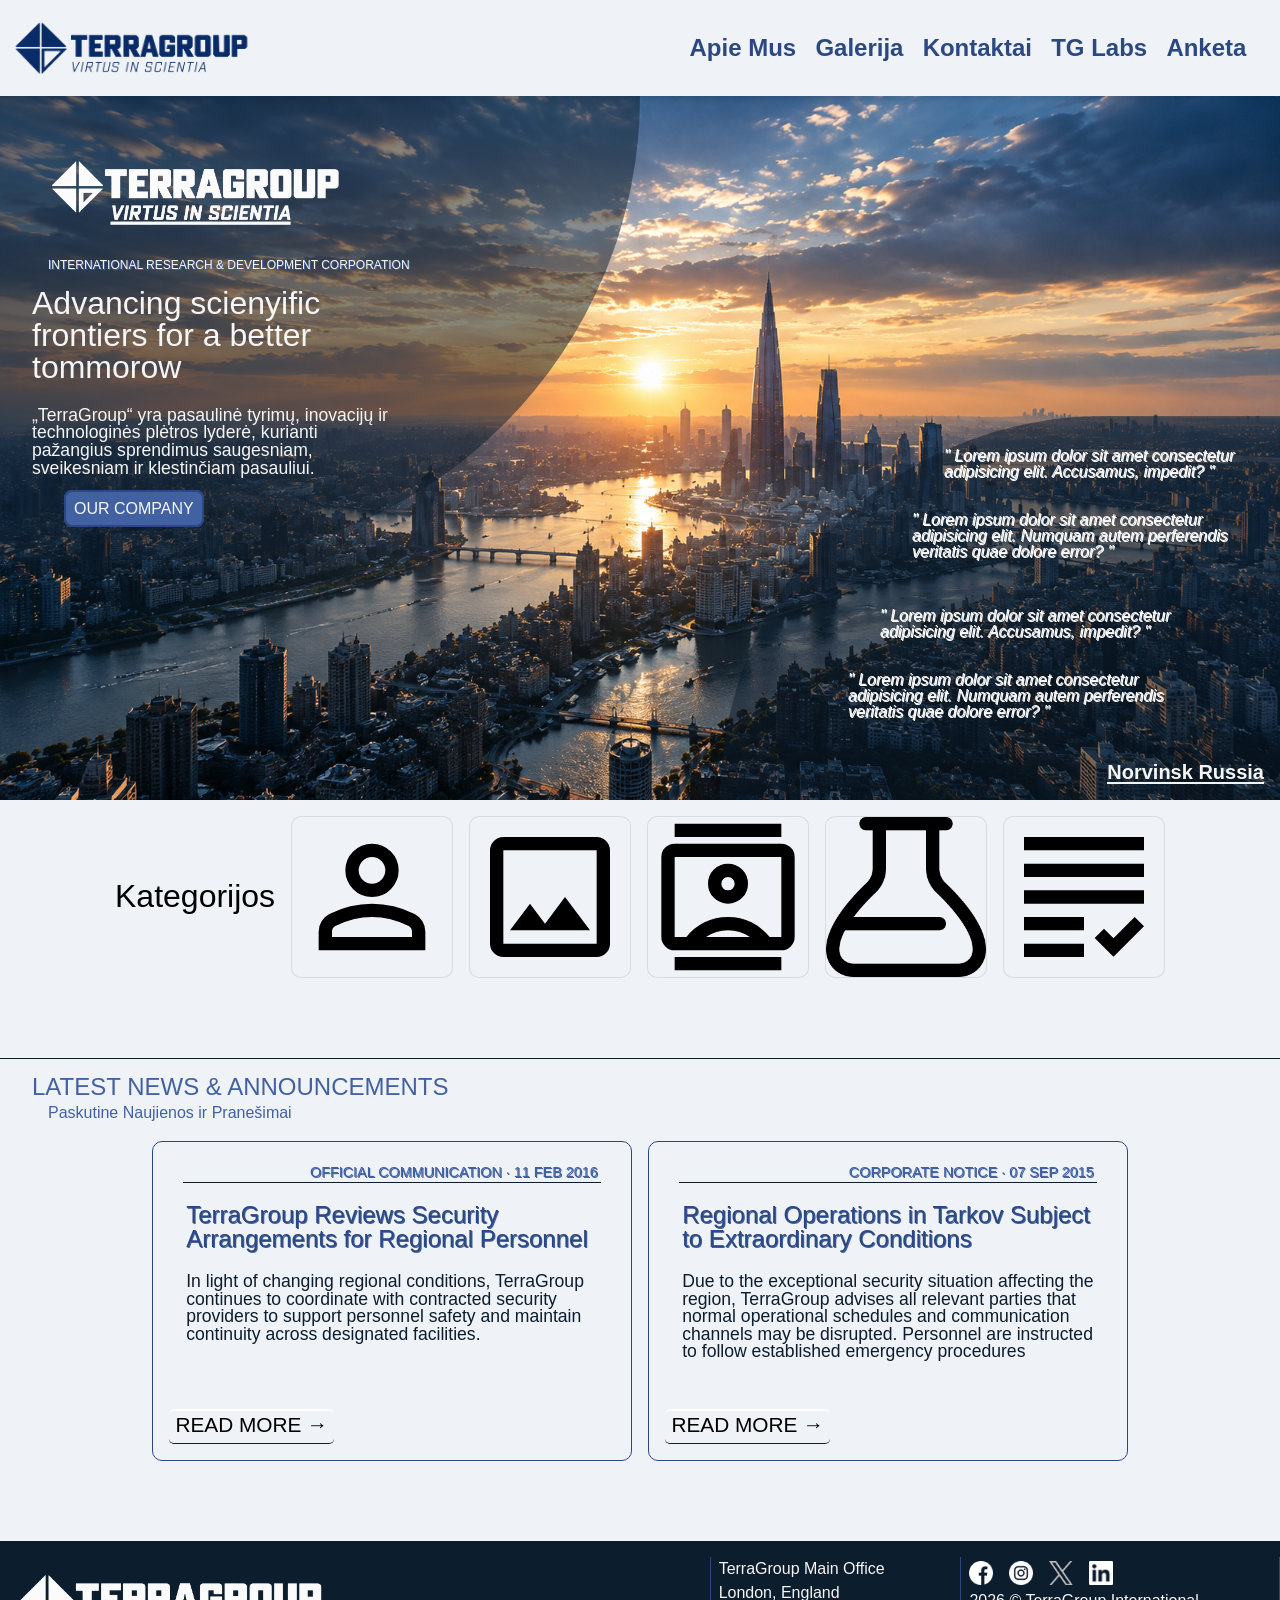
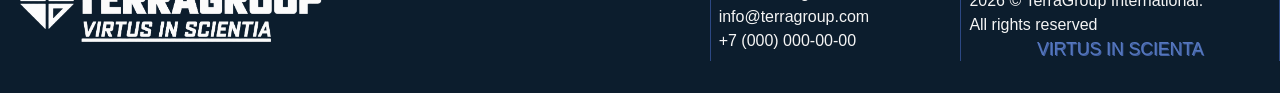
==== Nr 1/index.html @ 6da0b6bc "2026-10-15" ====
<!DOCTYPE HTML>
<html lang="lt">
<head>
    <title>TerraGroup</title>
    <meta charset="UTF-8">
    <meta name="viewport" content="width=device-width, initial-scale=1.0">
    <link rel="stylesheet" type="text/css" href="css/resetstyle.css">
    <link rel="stylesheet" type="text/css" href="css/root.css">
    <link rel="stylesheet" type="text/css" href="css/main_mystyle.css">  
    <link rel="stylesheet" type="text/css" href="css/index_style.css"> 
    <link rel="icon" type="image/png" href="images/Terra_Group.png">
</head>
<body>
    <header class="header-podstawowy">
     <div class="pod-logo">
        <a href="index.html"><div id="img"></div></a> <!-- Logotyp -->
      <div class="nav">       
     <input type="checkbox" id="menu-toggle">
     <label for="menu-toggle" class="menu-icon">
        ☰
     </label>
      <nav class="pod-nav">                                           <!-- Navigacja -->
         <ul>
            <li><a href="Apie/Apie.html">Apie Mus</a></li>
            <li><a href="Galerija/Galerija.html">Galerija</a></li>
            <li><a href="Kontaktai/Kontaktai.html">Kontaktai</a></li>
            <li><a href="Labs/Labs.html">TG Labs</a></li>
            <li><a href="Anketa/Anketa.html">Anketa</a></li>
         </ul>
      </nav>
     </div>     
    </div>     
<div class="pod-Search-SM">                                            <!-- Search -->
<form id="search-form" action="https://www.google.com/search" method="get" target="_blank">
  <input type="search" name="q" placeholder="Ieškoti šioje svetainėje..." required >

  <input type="hidden" name="sitesearch" value="example.com" >

  <button type="submit"><img src="images/search_icon.png" alt="Search"></button>
</form>                                                                 <!-- Social Media -->
     <div class="pod-SM">                                               
          <a href="https://www.facebook.com" target="_blank"><div id="fb"></div></a>
           <a href="https://www.instagram.com" target="_blank"><div id="in"></div></a>
            <a href="https://www.x.com" target="_blank"><div id="x"></div></a>
             <a href="https://www.linkedin.com/" target="_blank"><div id="lin"></div></a>
        </div></div>
    </header>
 <!-- Navigacija -->
 <!--
<div class="disclaimer">This is fan-made website about EFT, all rights resereved by Battle State Game Studio
    <label for="menu-toggle-dis" class="menu-icon-dis">X</label>
    <input type="checkbox" id="menu-toggle-dis"></div>-->

<main><div id="bg"></div>
    <content>
        <div id="logo"><img src="images/Terra_Group_logo_white.png" alt="">
        <p>INTERNATIONAL RESEARCH & DEVELOPMENT CORPORATION</p>
        </div>
        <article>
            <h1>Advancing scienyific frontiers for a better tommorow </h1>
        <p>„TerraGroup“ yra pasaulinė tyrimų, inovacijų ir technologinės plėtros lyderė, kurianti pažangius sprendimus saugesniam, sveikesniam ir klestinčiam pasauliui.
        </p>
        <a href="Apie/Apie.html" id="about"> OUR COMPANY</a>
     </article>
     
   </content>
   <div id="bg-q"></div>
   <blockquote>
    Lorem ipsum dolor sit amet consectetur adipisicing elit. Accusamus, impedit?
   </blockquote>
   <blockquote>
    Lorem ipsum dolor sit amet consectetur adipisicing elit. Numquam autem perferendis veritatis quae dolore error?
   </blockquote>
   <blockquote>
    Lorem ipsum dolor sit amet consectetur adipisicing elit. Accusamus, impedit?
   </blockquote>
   <blockquote>
    Lorem ipsum dolor sit amet consectetur adipisicing elit. Numquam autem perferendis veritatis quae dolore error?
   </blockquote>
   <p id="place">Norvinsk Russia</p>
</main>
                                        <!-- Section-NAV -->
   <section class="category">
    <p>Kategorijos</p>
    <a class="category-box" href="Apie/Apie.html"><div class="box-hover"><p>Apie Mus</p></div></a>
    <a class="category-box" href="Galerija/Galerija.html"><div class="box-hover"><p>Galerija</p></div></a>
    <a class="category-box" href="Kontaktai/Kontaktai.html"><div class="box-hover"><p>Kontaktai</p></div></a>
    <a class="category-box" href="Labs/Labs.html"><div class="box-hover"><p>TG Labs</p></div></a>
    <a class="category-box" href="Anketa/Anketa.html"><div class="box-hover"><p>Anketa</p></div></a>
   </section>

                                        <!-- News -->
   <div class="news">
    <h2>LATEST NEWS & ANNOUNCEMENTS</h2>
        <h3>Paskutine Naujienos ir Pranešimai</h3>
   <div class="news-scroller">
    <div class="news-box"><p>OFFICIAL COMMUNICATION · 11 FEB 2016</p>

    <p>TerraGroup Reviews Security Arrangements for Regional Personnel</p>

    <p>In light of changing regional conditions, TerraGroup continues to coordinate with contracted security providers to support personnel safety and maintain continuity across designated facilities.<p>
    <a href="#">Read More</a>
</div>
<div class="news-box"><p>CORPORATE NOTICE · 07 SEP 2015</p>
    <p>Regional Operations in Tarkov Subject to Extraordinary Conditions</p>
    
    <p>Due to the exceptional security situation affecting the region, TerraGroup advises all relevant parties that normal 
    operational schedules and communication channels may be disrupted. Personnel are instructed to follow established emergency procedures</p>
    <a href="#">Read More</a>
</div>
  
<div class="news-box"><p>REGIONAL EXPANSION · 15 AUGUST 2009</p>
    <p>TerraGroup Announces Strategic Investment in the Norvinsk Region</p>

    <p>TerraGroup International today announced a long-term investment and cooperation agreement with regional representatives in Norvinsk, marking a significant expansion of the company's activities in northwestern Russia.</p>
    <a href="#">Read More</a>
</div>
    
<div class="news-box"><p>CORPORATE NEWS · 14 SEPTEMBER 2008</p>
    <p>TerraGroup Expands Agricultural Biotechnology Research</p>

    <p>TerraGroup Labs PLC announces expanded research initiatives focused on crop resilience, sustainable agriculture, and next-generation farming technologies.</p>
    <a href="#">Read More</a>
</div>

<div class="news-box"><p>OPERATIONS · 30 MAY 2008</p>
    <p>USEC Supports Updated Facility Security Standards</p>

    <p>Under its existing service agreement, USEC will assist with access management, emergency readiness, and the protection of designated TerraGroup facilities and personnel.</p>
    <a href="#">Read More</a>
</div>

<div class="news-box"><p>SECURITY & PARTNERSHIPS · 01 APRIL 2004</p>
    <p>TerraGroup sign contrac with USEC PMC</p>

    <p>Today, TerraGroup signs a contract with USEC. From that moment on, USEC operates as the corporation's private army, responsible for protecting its secrets and facilities.</p>
    <a href="#">Read More</a>
</div>

</div></div>


    <footer>
        
        <div class="footer-box"></div>

        <div class="footer-box">
         <ul class="pod-nav-footer">
            <li><a title="Jus eseta cia" href="index.html">Pagrindinis</a></li>
            <li><a href="Apie/Apie.html">Apie Mus</a></li>
            <li><a href="Galerija/Galerija.html">Galerija</a></li>
            <li><a href="Kontaktai/Kontaktai.html">Kontaktai</a></li>
            <li><a href="Tyrimai/Tyrimai.html">Tyrimai</a></li>
            <li><a href="Anketa/Anketa.html">Anketa</a></li>
         </ul>
        </div>
        
        
        <div class="footer-box"> 
            <p> TerraGroup Main Office<br>
                London, England</p>  
            <p> info@terragroup.com</p>
            <p>+7 (000) 000-00-00</p>
        </div>
    

        <div class="footer-box">
            <div class="pod-SM-footer">                                               
          <a href="https://www.facebook.com" target="_blank"><div id="fb-f"></div></a>
           <a href="https://www.instagram.com" target="_blank"><div id="in-f"></div></a>
            <a href="https://www.x.com" target="_blank"><div id="x-f"></div></a>
             <a href="https://www.linkedin.com/" target="_blank"><div id="lin-f"></div></a>
             </div>
            <p>2026 &copy; TerraGroup International.<br>
            All rights reserved<br></p>
            <q id="quete">Virtus in scienta</q>
        </div>


    </footer>


</body>
</html>
---- Nr 1/css/resetstyle.css ----
html, body, div, span, applet, object, iframe,
h1, h2, h3, h4, h5, h6, p, blockquote, pre,
a, abbr, acronym, address, big, cite, code,
del, dfn, em, img, ins, kbd, q, s, samp,
small, strike, strong, sub, sup, tt, var,
b, u, i, center,
dl, dt, dd, ol, ul, li,
fieldset, form, label, legend,
table, caption, tbody, tfoot, thead, tr, th, td,
article, aside, canvas, details, embed, 
figure, figcaption, footer, header, hgroup, 
menu, nav, output, ruby, section, summary,
time, mark, audio, video {
	margin: 0;
	padding: 0;
	border: 0;
	font-size: 100%;
	font: inherit;
	vertical-align: baseline;
}
/* HTML5 display-role reset for older browsers */
article, aside, details, figcaption, figure, 
footer, header, hgroup, menu, nav, section {
	display: block;
}
body {
	line-height: 1;
}
nav ol, nav ul {
	list-style: none;
}
ol, ul {
	list-style: none;
}
blockquote, q {
	quotes: none;
}
blockquote:before, blockquote:after,
q:before, q:after {
	content: '';
	content: none;
}
table {
	border-collapse: collapse;
	border-spacing: 0;
}
---- Nr 1/css/root.css ----
:root {/*Góra*/
--nav-bar-color: #EFF2F7;
--nav-menu-color: whitesmoke;
--text-nav-bar: #2C4883;
--nav-bar-hover:  rgb(133, 169, 223);
--text-active: rgb(133, 169, 223);
--color-active: rgb(228, 228, 228);

--body-color: #EFF2F7;
--news-color: #EFF2F7;
--news-border: white;
--aside-color: aliceblue;
--text-bright-color: black;
--text-dark-color: whitesmoke;
--text-dark-hover: #2C4883;

/*Dól*/
--footer-color: #0C1D2D;
--footer-text: whitesmoke;
--footer-text-hover: rgb(133, 169, 223);
--footer-border: #2C4883;

--color-b: #2C4883;
--color-0: #EFF2F7;
--color-1: #0C1D2D;
--color-2: #2C4883;
--color-3: #4261a3;
--color-4: whitesmoke;
--color-5: #2C4883;
--border: white;
--text-color: black;

--background: url(../images/Background.png);
--tg-logo: url(../images/Terra_Group_logo.png);
--fb-icon: url(../images/SM/facebook.png);
--in-icon: url(../images/SM/instagram.png);
--x-icon: url(../images/SM/logo-black.png);
--lin-icon: url(../images/SM/linkedin.png);

--background: url(../images/Background.png);
--about: url(../images/categories/person_24dp_000000_FILL0_wght400_GRAD0_opsz24.svg);
--gallery: url(../images/categories/image_24dp_000000_FILL0_wght400_GRAD0_opsz24.svg);
--contacts: url(../images/categories/contacts_24dp_000000_FILL0_wght400_GRAD0_opsz24.svg);
--labs: url(../images/categories/labs.png);
--forms: url(../images/categories/grading_24dp_000000_FILL0_wght400_GRAD0_opsz24.svg);
}@media (prefers-color-scheme: dark){
:root {/*Góra*/
--nav-bar-color: #2a2a2b;
--nav-menu-color: rgb(75, 75, 75);
--text-nav-bar:#EFF2F7;
--nav-bar-hover: #2C4883;
--text-active: #2C4883;
--color-active: rgb(56, 56, 56);

--body-color: rgb(122, 122, 122);
--news-color: rgb(122, 122, 122);
--news-border: rgb(156, 155, 155);
--aside-color: rgb(24, 38, 51);
--text-bright-color: whitesmoke;
--text-dark-color: black;
--text-dark-hover: #2C4883;

/*Dól*/
--footer-color: #0C1D2D;
--footer-text: whitesmoke;
--footer-text-hover: rgb(133, 169, 223);
--footer-border: #2C4883;

--color-b: rgb(133, 169, 223);
--color-0: #EFF2F7;
--color-1: #0C1D2D;
--color-2: #2C4883;
--color-3: #4261a3;
--color-4: whitesmoke;
--color-5: #2C4883;
--border: rgb(156, 155, 155);
--text-color: #EFF2F7;

--background: url(../images/Background_dark.png);
--tg-logo: url(../images/TerraGroup_logo.png);
--fb-icon: url(../images/SM/facebook-white.png);
--in-icon: url(../images/SM/instagram-white.png);
--x-icon: url(../images/SM/logo-white.png);
--lin-icon: url(../images/SM/linkedin-white.png);

--about: url(../images/categories/dark/person_24dp_FFFFFF_FILL0_wght400_GRAD0_opsz24.svg);
--gallery: url(../images/categories/dark/image_24dp_FFFFFF_FILL0_wght400_GRAD0_opsz24.svg);
--contacts: url(../images/categories/dark/contacts_24dp_FFFFFF_FILL0_wght400_GRAD0_opsz24.svg);
--labs: url(../images/categories/dark/labs_24dp_FFFFFF_FILL0_wght400_GRAD0_opsz24.svg);
--forms: url(../images/categories/dark/grading_24dp_FFFFFF_FILL0_wght400_GRAD0_opsz24.svg);
}}
---- Nr 1/css/main_mystyle.css ----
body{min-height: 50vw; background-color: var(--body-color); color: var(--text-bright-color); font-family: Arial, Helvetica, sans-serif;} 
/*Podstawowy styl do wszystkiego*/
body::after{
   position: absolute;
   width: 0;
   height: 0;
   overflow: hidden;
   z-index: -1;
   content: url(../images/facebook-color.png);
   content: url(../images/instagram-color.png);
   content: url(../images/logo-white.png);
   content: url(../images/linkedin-color.png);

}/*Zaladowac zdjecia*/

.header-podstawowy {
   position: sticky;
   top: 0;
   z-index: 1000;
width: 100%;
height: 6rem;
background-color: var(--nav-bar-color);
display: flex;
justify-content: space-between;
  align-items: center;
box-shadow: 3px 3px 5px rgba(0, 0, 0, 0.1);
}
.pod-logo {
   display: flex;
       height: 100%;
           width: fit-content;
   

}
.pod-logo #img {
       height: 4rem; 
       width: 12rem;
       margin-top: 0.5rem;
      margin-left: 0.5rem;
       background-image: var(--tg-logo);
       background-repeat: no-repeat;
       background-size: cover;

}


/*Nawigacja po stronach*/
.nav {
   height: 100%;
width: fit-content;
flex-direction: row;
float: right;
 margin-left: 10px;
    display: flex;
   align-items: center;
}
.pod-nav ul li{
display: inline;
float: left;
}
/*Linki*/
.pod-nav ul li a{
   color: var(--text-nav-bar);
   text-decoration: inherit;
font-size: clamp(1.25rem, calc(1.5vw + 0.5rem), 1.5rem);
height: 100%;
transition: all 200ms;
font-weight: 600;
}

#menu-toggle,
.menu-icon {
  display: none;
}

/*Liki do Social Media i Wyszukiwarka*/
.pod-search-SM {
   display: flex;
   column-gap: 15px;
   width: fit-content;
   flex-direction: row;
}
.pod-search-SM form button{
 width: 30px;
   height: 30px;
   background-color: transparent;
   border: none;


}
#search-form {
   height: 100%;
   width: fit-content;
   display: flex;
   flex-direction: row;
   align-items: center;
   padding-right: 1rem;
   gap: 0.5rem;
   float: left;
}
.pod-SM {
   height: 100%; 
   padding-right: 2rem;
   display: flex;
   align-items: center;
   column-gap: 1rem;
}

#fb {
height: 2rem;
width: 2rem;
background-image: var(--fb-icon);
background-repeat: no-repeat;
background-size: cover;
}
#fb:hover {
background-image: url(../images/SM/facebook-color.png);}

#in {
height: 2rem;
width: 2rem;
background-image: var(--in-icon);
background-repeat: no-repeat;
background-size: cover;
}
#in:hover  {
background-image: url(../images/SM/instagram-color.png);}

#x {
height: 2rem;
width: 2rem;
background-image: var(--x-icon);
background-repeat: no-repeat;
background-size: cover;
}
#x:hover {
background-image: url(../images/SM/logo-white.png);}

#lin {
height: 2rem;
width: 2rem;
background-image: var(--lin-icon);
background-repeat: no-repeat;
background-size: cover;
}
#lin:hover {
background-image: url(../images/SM/linkedin-color.png);}



/*////////////////////Aside////////////////////*/
aside {
   border-radius: 5px;
   background-color: var(--aside-color);
   text-align: left;
   padding: 0.5vw;
   opacity: 0.99;
   color: var(--text-bright-color);
}

/*////////////////////Disclaimer////////////////////*/
.disclaimer {
    position: fixed;
    display: block;
    background-color: yellow;
    border: solid 2px red;
    padding: 2px;
    right: 3rem;
    bottom: 1rem;
    z-index: 10;
}

.menu-icon-dis {
    display: block;
    color: var(--text-bright-color);
    padding-left: 1rem;
    font-size: 1rem;
    cursor: pointer;
    float: right;
    justify-content: center;
  }.menu-icon-dis:active {
    color: var(--text-nav-bar);
  }

    #menu-toggle-dis:checked ~ .disclaimer {
    display: none;
  }



/*////////////////////Main////////////////////*/
#central {
    display: flex;
    align-items: center;
    justify-content: center;
    color: var(--color-b);
    width: 100%;
    height: 5rem;
    font-weight: bold;
    font-size: clamp(1.7rem, calc(1vw + 0.5rem), 3rem);
    background-image: var(--background);
    background-repeat: no-repeat;
    background-size: cover;
    border-radius: 50px;
    box-shadow: 0 0 10px 10px var(--body-color) inset;
}@media (max-width: 500px){
    #central {
    justify-content: right;
    }
}


main {
   width: calc(100%-1rem);
   min-height: 50vw;

   font-size: clamp(1.5rem, calc(0.1vw+ 2rem), 3rem);
padding: 2rem;
   display: grid;
   gap: 10px;
   grid-template-areas:
   "content aside"; 
   grid-template-columns: 5fr 1fr;
   grid-template-rows: auto 1fr;
}


main content{
grid-area: content;
}main article{
grid-area: article;
}main section{
grid-area: section;
}


/*Przycisk do podstawowej strony*/
#back {
font-size: clamp(2rem, calc(1vw + 0.5 rem), 4rem);
text-decoration: inherit;
margin: 2.5rem 3rem;
padding: 0.5rem;
color: var(--color-3);
border-radius: 5px;
border-bottom: solid 1px var(--color-1);
border-top: solid 2px var(--color-4);
align-items: center;
z-index: 1;
position: absolute;
background-color: #EFF2F7;
}#back:before{
content: "← "; 
align-items: center;
}#back:hover {
color: var(--color-2);
box-shadow: 12px 12px 12px rgpa(0, 0, 0, 0.1), -10px -10px -10px white;
border-bottom:  var(--color-2);
}#back:active{
color: var(--color-1);
}

content {
   width: 100%;
}@media (max-width: 800px){
   content {
   width: 125%;
}
}
article p, h2, h3{
padding: 0.5rem;
}

/*////////////////////News////////////////////*/
.news{
   display: grid;
   grid-template:
   "h2"
   "div";
}


.news-scroller {
padding: 1rem 1rem 4rem 1rem;   
    display: flex;
    flex-direction: row;
    gap: 1rem;
    margin: 0 auto 1rem auto;
    width: 20rem;
    overflow-x: scroll;
    scroll-snap-type: x proximity;  
    overflow-y: hidden;
}.news h2 {
text-align: left;
padding: 1rem 2rem 0.2rem 2rem;
color: var(--color-3);
font-size: 1.5rem;
border-top: solid 1px var(--color-1);
}.news h3 {
text-align: left;
padding: 0.2rem 2rem 0.2rem 3rem;
color: var(--color-3);
font-size: 1rem;
}

.news-box {
    scroll-snap-align: center;
    box-sizing: border-box;
    padding: 20px 30px;
    flex-shrink: 0;
    width: 10rem;
    height: 32rem;
    border: solid 1px var(--color-5);
    border-radius: 10px;
    position: relative;
    display: flex;
    flex-direction: column;
    gap: 1rem;
    background-color: var(--news-color);
}
.news-box p:nth-child(1){
text-align: right;
padding: 0.2rem;
color: var(--color-3);
text-shadow: 1px 1px var(--color-3);
font-size: 0.9rem;
border-bottom: solid 1px var(--color-1);
}.news-box p:nth-child(2){
text-align: left;
padding: 0.2rem;
color: var(--color-2);
text-shadow: 1px 1px var(--color-3);
font-size: 1.5rem;
}.news-box p:nth-child(3){
text-align: left;
padding: 0.2rem;
color: var(--color-1);
font-size: 1.1rem;
}.news-box a{
position: absolute;
left: 1rem;
bottom: 1rem;
text-decoration: none;
color: var(--text-bright-color);
font-size: 1.3rem;
padding: 0.3rem 0.4rem 0.4rem 0.4rem;
text-transform: uppercase;
border-radius: 5px;
border-bottom: solid 1px var(--color-1);
border-top: solid 2px var(--news-border);
}.news-box a:after{
content: " →"; 
align-items: center;
}.news-box a:hover{
color: var(--color-2);
box-shadow: 12px 12px 12px rgpa(0, 0, 0, 0.1), -10px -10px -10px white;
border-bottom:  var(--color-2);
border-top:  var(--color-2);
}.news-box a:active{
color: var(--color-1);
}
.news-box:nth-child(1) {background-image: url(#);}
.news-box:nth-child(2) {background-image: url(#);}
.news-box:nth-child(3) {background-image: url(#);}
.news-box:nth-child(4) {background-image: url(#);}
.news-box:nth-child(5) {background-image: url(#);}
.news-box:nth-child(6) {background-image: url(#);}

@media (max-width: 950px) {
   .news-scroller{width: 0rem;}
   .news-box{width: 0rem;}
}@media (max-width: 1200px) {
   .news-scroller{width: 13rem;}
   .news-box{width: 13rem; height: 30rem;}
}@media (min-width: 1201px) {
   .news-scroller{width: 20rem;}
   .news-box{width: 20rem; height: 25rem;}
}
/*@media (max-width: 900px) {
   .news-scroller, .news-box{display: none;}
}*/   
/*////////////////////News////////////////////*/



/*////////////////////Table////////////////////*/
table, th, td {
   border: solid 1px black;
   padding: 0.5rem;
}
/*////////////////////Table////////////////////*/



/*////////////////////Footer////////////////////*/
footer{
   background-color: var(--footer-color);
   color: var(--footer-text);
   padding: 1rem 0rem 2rem 1rem;
   bottom: 0;
   width: calc(100%-1rem);
   height: 5rem fit-content;
   display: flex;
   line-height: 1.5rem;
   
}.footer-box {
   flex-grow: 0.5;
   padding: 0 0.5rem;
   width: fit-content;
   border-right: solid 1px var(--footer-border);
}
.footer-box:nth-child(1) {
    background-image: url(../images/Terra_Group_logo_white.png);
    background-repeat: no-repeat;
    background-size: contain;
    background-position: left;
   flex-grow: 5;

}
.pod-nav-footer{
display: grid;
gap: 10px;
   grid-template-areas:
    "li li"
    "li li"
    "li li";
   grid-template-columns: 1fr 1fr;
}

.pod-nav-footer li a {
   color: var(--footer-text);
    text-decoration: inherit;
    transition: all 200ms;
}
.pod-nav-footer li a:hover{
   color: var(--footer-text-hover);
}address p:hover{
   color: var(--footer-text-hover);
}


.pod-SM-footer {
   height: 2rem; 
   display: flex;
   align-items: center;
   column-gap: 1rem;
}

#fb-f {
height: 1.5rem;
width: 1.5rem;
background-image: url(../images/SM/facebook-white.png);
background-repeat: no-repeat;
background-size: cover;
}
#fb-f:hover {
background-image: url(../images/SM/facebook.png);}

#in-f {
height: 1.5rem;
width: 1.5rem;
background-image: url(../images/SM/instagram-white.png);
background-repeat: no-repeat;
background-size: cover;
}
#in-f:hover  {
background-image: url(../images/SM/instagram.png);}

#x-f {
height: 1.5rem;
width: 1.5rem;
background-image: url(../images/SM/logo-white.png);
background-repeat: no-repeat;
background-size: cover;
}
#x-f:hover {
background-image: url(../images/SM/logo-black.png);}

#lin-f {
height: 1.5rem;
width: 1.5rem;
background-image: url(../images/SM/linkedin-white.png);
background-repeat: no-repeat;
background-size: cover;
}
#lin-f:hover {
background-image: url(../images/SM/linkedin.png);}
#quete {
    display: flex;
text-transform: uppercase;  
color: #5576bd;
font-size: 110%;
justify-content: center;
text-shadow: 1px 1px #4261a3;
}
/*////////////////////Footer////////////////////*/



/*/////////////////////Ekrany//MEDIA ////////////////////////////////////////////////////////////////////////////////*/
/*/Phone/*/
@media (max-width: 350px){
   .news-box p:nth-child(3){
     visibility: hidden; 
   }
}
@media (max-width: 400px){
.footer-box:nth-child(3) {
    visibility: hidden;
}
.footer-box{
   margin-left: -6rem;
}}
@media (max-width: 600px){
.pod-logo img {
       height: 3.5rem; 
       width: auto;
       padding: 1rem 0 1rem 1rem;
}} 


@media (max-width: 800px) {
  .header {
    justify-content: space-between;
  }

  .menu-icon {
    display: block;
    color: var(--text-bright-color);
    font-size: 28px;
    cursor: pointer;
    float: right;
    justify-content: center;
  }.menu-icon:active {
    color: var(--text-nav-bar);
  }

  .pod-nav {  display: none;}
  .pod-nav ul {
    display: flex;
    flex-direction: column;
    gap: 1;
    position: absolute;
    top: 100%;
    right: 0;
    width: 100%;
    background: var(--nav-menu-color);
    z-index: 10;
  }.pod-nav ul {
   display: flex;
   flex-direction: column;
  }.pod-nav ul li {
padding: 0.2rem 0;
border-bottom: solid black 1px;
  }.pod-nav ul li a {
    color: var(--text-nav-bar);
    width: 100%;
    font-size: 2.5rem;
    padding: 0.1rem 2rem;
  }

  /* Show menu when checkbox is checked */
  #menu-toggle:checked ~ .pod-nav {
    display: flex;
  }


aside {
   display: none;}
main {
   padding: 0.9rem;
}#back {margin: 1.1rem 1.1rem;}
.footer-box:nth-child(1) {
    display: none;
}
.footer-box:nth-child(3) {
    padding-left: 1rem;
}footer {
    padding: 1rem 0;
    height: fit-content;
}
}

@media (min-width: 801px) {
.pod-nav ul li a{
   color: var(--text-nav-bar);
   text-decoration: inherit;
   padding: 1.5rem calc(0.5vw + 0.2rem);
}.pod-nav ul li a:hover{
   color: var(--nav-bar-hover);
}.pod-nav ul li a:active{
   background-color: var(--color-active);
   color: var(--text-active);
   border-radius: 5px;
   padding: 1rem 0.5rem;
}#active{
   text-decoration: underline;
}
}

@media (min-width: 800px){
  .pod-logo #img {
       height: 5rem; 
       width: 15rem;
       margin-top: 0.7rem;
      margin-left: 0.7rem;}
}

@media (max-width: 1300px){
      .pod-logo{
   justify-content: space-between;
   width: 100%;
   padding-right: 1.5rem;
  }
  .pod-logo {
  justify-content: space-between;
  }
 .pod-Search-SM{
    display: none;
 }.footer-box:nth-child(2){
    display: none;
}}
@media (max-width: 1900px){
 .pod-Search-SM form input{
    display: none;
 }
}
---- Nr 1/css/index_style.css ----
/*////////////////////Main////////////////////*/
main {
   grid-template-areas:
    "content"
    'section'; 
   grid-template-columns: 1fr;
   background-image: url(../images/Norvinsk.png);
background-repeat: no-repeat;
background-size: cover;
overflow: hidden;
position: relative;
height: 200vw;
}
#bg {
position: absolute;
top: 0;
left: 0;
background-color: #0C1D2D;
width:100%;
height: 100%;
opacity: 0.5;
}#bg-q {
position: absolute;
visibility: hidden;
bottom: 0;
right: 0;
background-color: #0C1D2D;
width:30rem;
height: 28rem;
border-top-left-radius: 1000px;
opacity: 0.5;
}


#logo{
    display: flex;
    flex-direction: column;
    gap: 1rem;
    padding: 1rem;

}#logo img{
width: 75%;
}#logo p{
color: var(--color-4);
font-size: 0.75rem;
text-shadow: 1px 1px var(--color-3);
}





main content{
grid-area: content;
position: relative;
}main article{
grid-area: article;
}main section{
grid-area: section;
}main footer{
grid-area: footer;
}

h1 {
    font-size: 1.5rem;
    font-weight: 500;
    color: var(--color-4);
}
content article{
    width: 100%;
    padding-bottom: 4rem;
}content article p{
    font-size: 0.9rem;
    padding: 1.5rem 0;
    color: var(--color-4);
}
#about {
    font-size: 1rem;
border: solid 0.15rem var(--color-2);
background-color: var(--color-3);
border-radius: 0.5rem;
padding: 0.5rem;
text-decoration: inherit;
color: var(--color-4);
margin: 2rem;
transition: all 200ms;
visibility: hidden;
}#about:hover {
border: solid 0.15rem var(--color-1);
background-color: var(--color-2);
color: var(--color-4);

} 
blockquote{
color: var(--color-4);
width: 25%;
font-style: italic;
font-size: 1rem;
position: absolute;
visibility: hidden;
text-shadow: 1px 1px white;
}blockquote:nth-child(4){
right: 1rem;
bottom: 20rem;
}blockquote:nth-child(5){
right: 3rem;
bottom: 15rem;
}blockquote:nth-child(6){
right: 5rem;
bottom: 10rem;
}blockquote:nth-child(7){
right: 7rem;
bottom: 5rem;
}
blockquote::after, blockquote::before{
content: '"';
}
#place{
    position: absolute;
    font-size: 1rem;
    font-weight: bold;
    color: var(--color-4);
    bottom: 1rem;
    right: 1rem;
    border-bottom: solid 2px var(--color-4);
}
/*////////////////////Main////////////////////*/



/*////////////////////Section////////////////////*/
section{
padding: 1rem 20rem 5rem 20rem;
}
section p{
    display: flex;
        width: 10rem;
    height: 10rem;
flex-basis: 100%;
align-items: center;
font-size: 2rem;

}
.category{
    display: grid;
    grid-template-areas: 
    "p a a a a a";
    gap: 1rem;
    justify-content: center;
    flex-wrap: wrap;
    grid-template-columns: 1fr 1fr 1fr 1fr 1fr 1fr;
    grid-template-rows: 1fr;
}.category a{
grid-area: a div;
}.category p{
grid-area: p;
}

.category-box {
    width: 10rem;
    height: 10rem;
    border: solid 1px rgba(12, 29, 45, 0.1);
    border-radius: 10px;
    position: relative; 
}

.category-box:nth-child(2) {background-image: var(--about);}
.category-box:nth-child(3) {background-image: var(--gallery);}
.category-box:nth-child(4) {background-image: var(--contacts);}
.category-box:nth-child(5) {background-image: var(--labs);}
.category-box:nth-child(6) {background-image: var(--forms);}

.category-box {
    background-repeat: no-repeat;
    background-size: cover;
}
.box-hover {
    position: absolute;
    top: 0;
    right: 0;
    bottom: 0;
    left: 0;
    background-color: var(--body-color);
    opacity: 0;
    border-radius: 10px;
    transition: all 200ms; 
}.box-hover p{
    height: 3rem;
    position: absolute;
    top: 11rem;
    right: 0;
    bottom: 0;
    left: 0;   
    color: var(--color-b);
    justify-content: center;

}.category-box:hover .box-hover{
    opacity: 0.7;
}
@media (max-width: 1080px){.category{
    display: none;
}}



/*////////////////////Section////////////////////*/


/*////////////////////News////////////////////*/
.news-scroller {
    width: 20rem;
}.news-box {
    width: 30rem;
    height: 20rem;
}

@media (max-width: 350px){.news-scroller{
width: 15rem;
 .news-box {width: 15rem; height: 40rem;}
}}@media (min-width: 351px){main{height: 135vw;}
content article p{
    font-size: 1rem;}
h1 {font-size: 1.75rem;}
.news-scroller{width: 20rem;
 .news-box {width: 20rem;}
}}@media (max-width: 449px){.news-scroller{
 .news-box {height: 25rem;}
}}@media (min-width: 450px){main{height: 95vw;}
#about {visibility: visible;}
content article p{
    font-size: 1.1rem;}
h1 {font-size: 2rem;}

    .news-scroller{ width: 25rem;
 .news-box {width: 25rem;}
}}@media (min-width: 900px){main{height: 80vw;}
    .news-scroller{
width: 30rem;
 .news-box {width: 30rem;}
}#logo img{
width: 50%;
}}@media (min-width: 901px){.news-scroller{
width: 51rem;
 .news-box {width: 25rem;}
}}@media (min-width: 1020px){
main {height: 50vw;}    
.news-scroller{
width: 61rem;
 .news-box {width: 30rem;}
}
#bg-q, blockquote{
visibility: visible;
}#bg {
width:40rem;
height: 29rem;
border-bottom-right-radius: 1000px;}
#logo img{
width: 25%;
}content article{
    width: 30%;}
#place{ font-size: 1.25rem;}



}@media (min-width: 1150px){#bg-q{
 width: 35rem;
height: 24rem;
}}@media (min-width: 1300px){.news-scroller{
width: 77rem;
 .news-box {width: 25rem;}
}#bg-q{
 width:40rem;
height: 27rem;
}}
@media (min-width: 1500px){.news-scroller{
width: 92rem;
 .news-box {width: 30rem;}
}#bg{
 width:50rem;
}#bg-q {
width:40rem;
}}
@media (min-width: 1720px){.news-scroller{
width: 103rem;
 .news-box {width: 25rem;}
}#bg-q {
width:45rem;
}}@media (min-width: 2000px){.news-scroller{
width: 123rem;
 .news-box {width: 30rem;}
}#bg{
 width:62rem;
 height: 30rem;
}#bg-q {
width:55rem;
}}
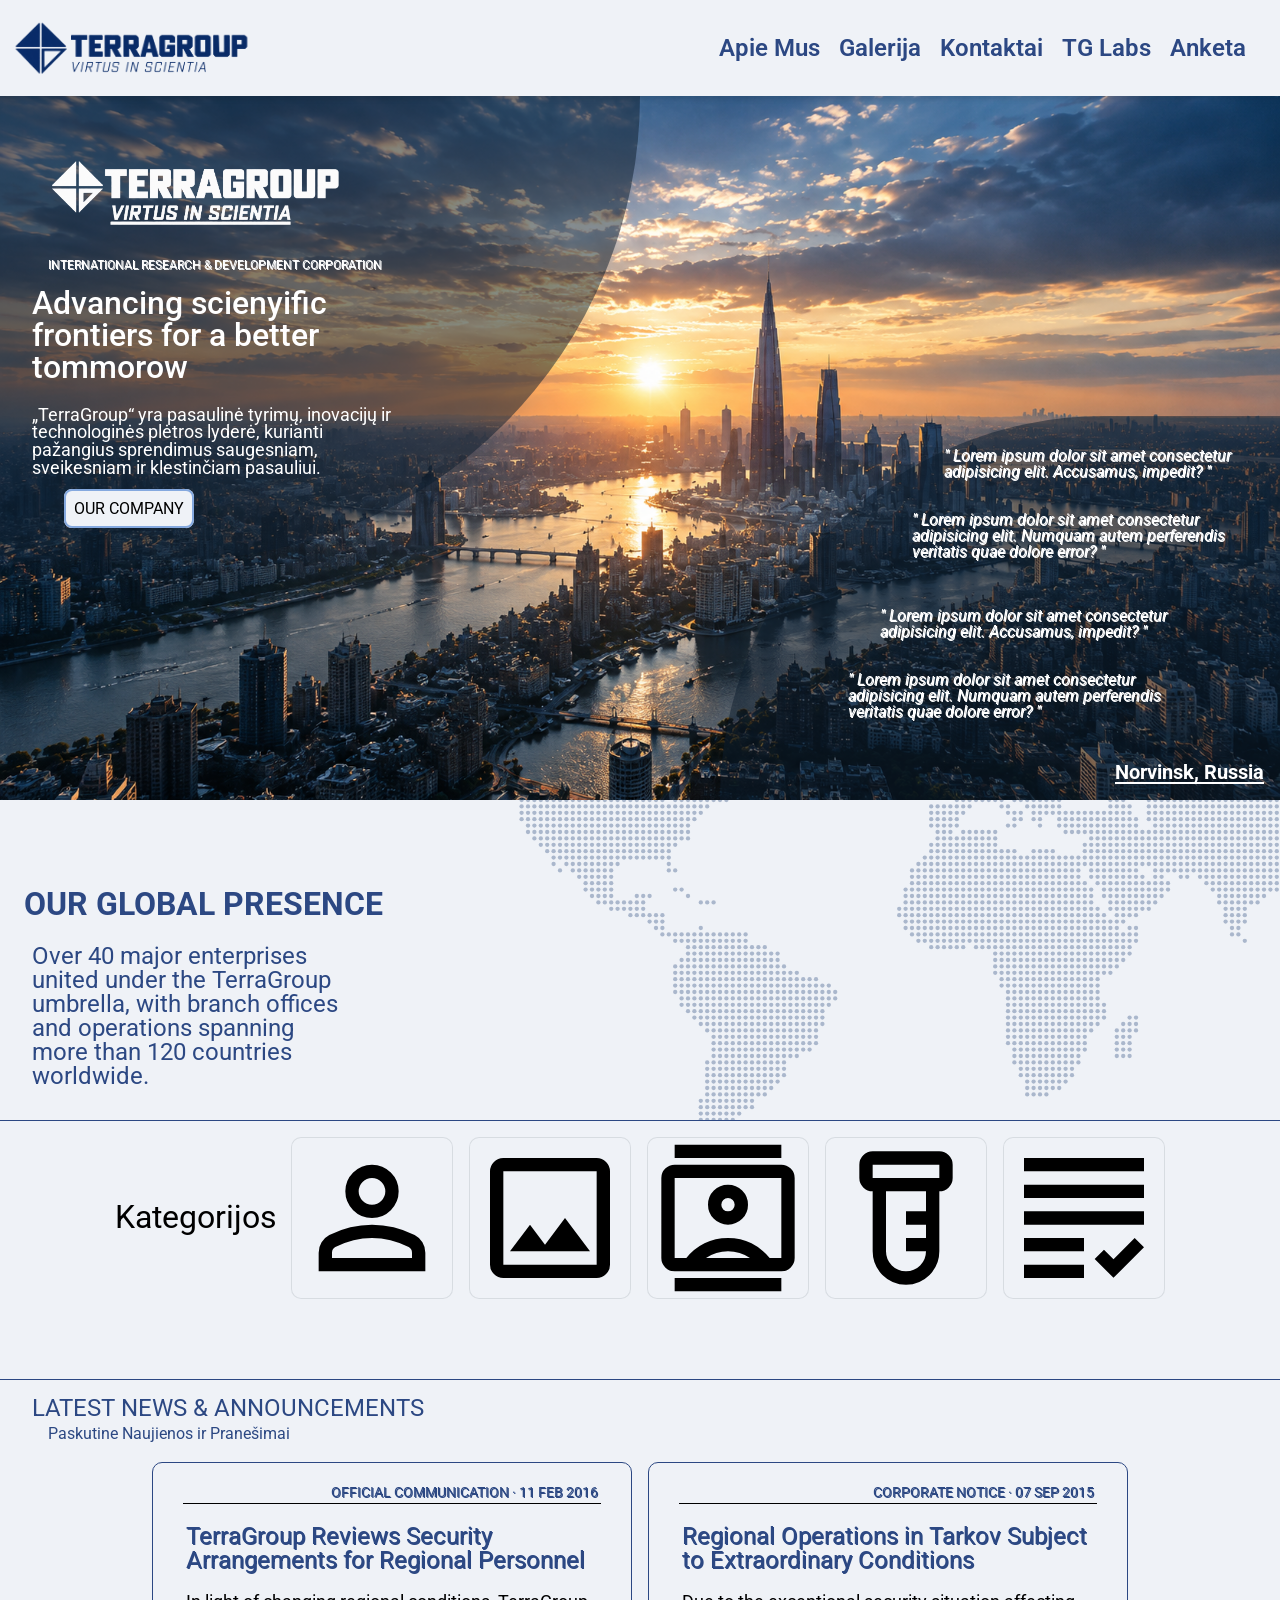
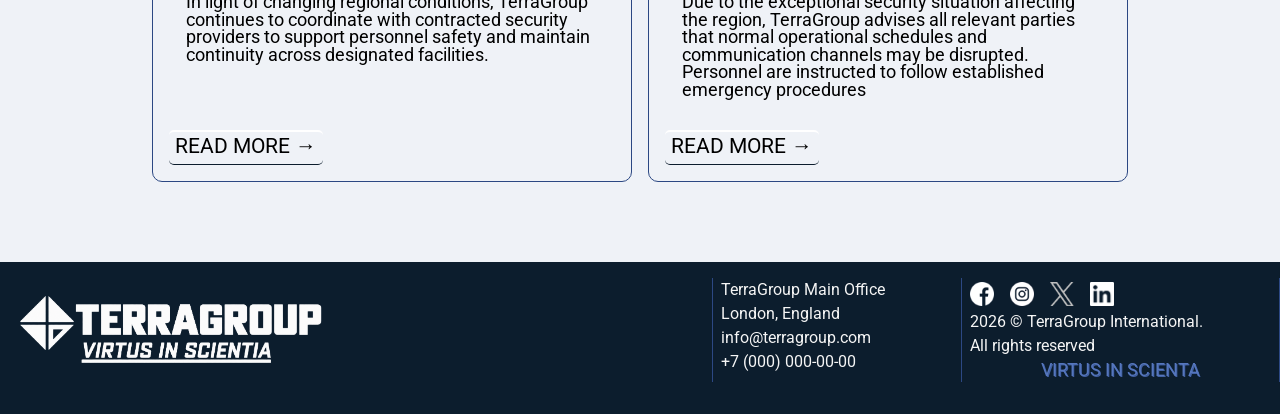
==== commit 0a238038: "Dark theme rework, add Maps" ====
--- a/Nr 1/index.html
+++ b/Nr 1/index.html
@@ -9,6 +9,7 @@
     <link rel="stylesheet" type="text/css" href="css/main_mystyle.css">  
     <link rel="stylesheet" type="text/css" href="css/index_style.css"> 
     <link rel="icon" type="image/png" href="images/Terra_Group.png">
+    <style>@import url('https://fonts.googleapis.com/css2?family=Roboto:ital,wght@0,100..900;1,100..900&display=swap');</style>
 </head>
 <body>
     <header class="header-podstawowy">
@@ -77,8 +78,12 @@
    <blockquote>
     Lorem ipsum dolor sit amet consectetur adipisicing elit. Numquam autem perferendis veritatis quae dolore error?
    </blockquote>
-   <p id="place">Norvinsk Russia</p>
+   <p id="place">Norvinsk, Russia</p>
 </main>
+    <div class="maps">
+        <h2>OUR GLOBAL PRESENCE </h2>
+        <p>Over 40 major enterprises united under the TerraGroup umbrella, with branch offices and operations spanning more than 120 countries worldwide.</p>
+    </div>
                                         <!-- Section-NAV -->
    <section class="category">
     <p>Kategorijos</p>
@@ -154,15 +159,19 @@
             <li><a href="Anketa/Anketa.html">Anketa</a></li>
          </ul>
         </div>
-        
-        
+    
         <div class="footer-box"> 
             <p> TerraGroup Main Office<br>
                 London, England</p>  
             <p> info@terragroup.com</p>
             <p>+7 (000) 000-00-00</p>
         </div>
-    
+
+        <div class="footer-box"> 
+            <a href="#">Privacy Policy</a>  
+            <a href="#">Terms of Use</a>
+            <a href="#">Sitemap</a>
+        </div>
 
         <div class="footer-box">
             <div class="pod-SM-footer">                                               
--- a/Nr 1/css/root.css
+++ b/Nr 1/css/root.css
@@ -5,12 +5,18 @@
 --nav-bar-hover:  rgb(133, 169, 223);
 --text-active: rgb(133, 169, 223);
 --color-active: rgb(228, 228, 228);
+--nav-shadov: rgba(0, 0, 0, 0.1); 
+    
+    --text-color-1: black;
+    --text-color-2: #2C4883;
+    --text-index: white;
 
 --body-color: #EFF2F7;
 --news-color: #EFF2F7;
---news-border: white;
+    --news-border-bottom: #0C1D2D;
+    --news-border-top: white;
 --aside-color: aliceblue;
---text-bright-color: black;
+--text-bright-color: #2C4883;
 --text-dark-color: whitesmoke;
 --text-dark-hover: #2C4883;
 
@@ -21,40 +27,41 @@
 --footer-border: #2C4883;
 
 --color-b: #2C4883;
---color-0: #EFF2F7;
---color-1: #0C1D2D;
---color-2: #2C4883;
---color-3: #4261a3;
---color-4: whitesmoke;
---color-5: #2C4883;
 --border: white;
---text-color: black;
 
 --background: url(../images/Background.png);
 --tg-logo: url(../images/Terra_Group_logo.png);
 --fb-icon: url(../images/SM/facebook.png);
 --in-icon: url(../images/SM/instagram.png);
 --x-icon: url(../images/SM/logo-black.png);
+--x-icon-hover: url(../images/SM/logo-white.png);
 --lin-icon: url(../images/SM/linkedin.png);
 
 --background: url(../images/Background.png);
 --about: url(../images/categories/person_24dp_000000_FILL0_wght400_GRAD0_opsz24.svg);
 --gallery: url(../images/categories/image_24dp_000000_FILL0_wght400_GRAD0_opsz24.svg);
 --contacts: url(../images/categories/contacts_24dp_000000_FILL0_wght400_GRAD0_opsz24.svg);
---labs: url(../images/categories/labs.png);
+--labs: url(../images/categories/labs_24dp_000000_FILL0_wght400_GRAD0_opsz24.svg);
 --forms: url(../images/categories/grading_24dp_000000_FILL0_wght400_GRAD0_opsz24.svg);
+--pin: url(../images/location_on_24dp_1F1F1F_FILL0_wght400_GRAD0_opsz24.svg);
 }@media (prefers-color-scheme: dark){
 :root {/*Góra*/
---nav-bar-color: #2a2a2b;
+--nav-bar-color: #05111B;
 --nav-menu-color: rgb(75, 75, 75);
 --text-nav-bar:#EFF2F7;
 --nav-bar-hover: #2C4883;
 --text-active: #2C4883;
 --color-active: rgb(56, 56, 56);
+--nav-shadov: rgba(255, 255, 255, 0.2);
 
---body-color: rgb(122, 122, 122);
---news-color: rgb(122, 122, 122);
---news-border: rgb(156, 155, 155);
+    --text-color-1: white;
+    --text-color-2: rgb(133, 169, 223);
+    --text-index: white;
+
+--body-color: #05111B;
+--news-color: #0C1D2D;
+    --news-border-bottom: #1a2d57;
+    --news-border-top: #2C4883;
 --aside-color: rgb(24, 38, 51);
 --text-bright-color: whitesmoke;
 --text-dark-color: black;
@@ -67,20 +74,14 @@
 --footer-border: #2C4883;
 
 --color-b: rgb(133, 169, 223);
---color-0: #EFF2F7;
---color-1: #0C1D2D;
---color-2: #2C4883;
---color-3: #4261a3;
---color-4: whitesmoke;
---color-5: #2C4883;
 --border: rgb(156, 155, 155);
---text-color: #EFF2F7;
 
 --background: url(../images/Background_dark.png);
 --tg-logo: url(../images/TerraGroup_logo.png);
 --fb-icon: url(../images/SM/facebook-white.png);
 --in-icon: url(../images/SM/instagram-white.png);
 --x-icon: url(../images/SM/logo-white.png);
+--x-icon-hover: url(../images/SM/logo-black.png);
 --lin-icon: url(../images/SM/linkedin-white.png);
 
 --about: url(../images/categories/dark/person_24dp_FFFFFF_FILL0_wght400_GRAD0_opsz24.svg);
@@ -88,4 +89,5 @@
 --contacts: url(../images/categories/dark/contacts_24dp_FFFFFF_FILL0_wght400_GRAD0_opsz24.svg);
 --labs: url(../images/categories/dark/labs_24dp_FFFFFF_FILL0_wght400_GRAD0_opsz24.svg);
 --forms: url(../images/categories/dark/grading_24dp_FFFFFF_FILL0_wght400_GRAD0_opsz24.svg);
+--pin: url(../images/location_on_24dp_FFFFFF_FILL0_wght400_GRAD0_opsz24.svg);
 }}
--- a/Nr 1/css/main_mystyle.css
+++ b/Nr 1/css/main_mystyle.css
@@ -1,5 +1,5 @@
 
-body{min-height: 50vw; background-color: var(--body-color); color: var(--text-bright-color); font-family: Arial, Helvetica, sans-serif;} 
+body{min-height: 50vw; background-color: var(--body-color); color: var(--text-color-1); font-family: "Roboto", sans-serif; overflow-x: unset  ;} 
 /*Podstawowy styl do wszystkiego*/
 body::after{
    position: absolute;
@@ -13,7 +13,7 @@
    content: url(../images/linkedin-color.png);
 
 }/*Zaladowac zdjecia*/
-
+b {font-weight: bold;}
 .header-podstawowy {
    position: sticky;
    top: 0;
@@ -24,7 +24,7 @@
 display: flex;
 justify-content: space-between;
   align-items: center;
-box-shadow: 3px 3px 5px rgba(0, 0, 0, 0.1);
+box-shadow: 3px 3px 5px var(--nav-shadov);
 }
 .pod-logo {
    display: flex;
@@ -135,7 +135,7 @@
 background-size: cover;
 }
 #x:hover {
-background-image: url(../images/SM/logo-white.png);}
+background-image: var(--x-icon-hover);}
 
 #lin {
 height: 2rem;
@@ -156,7 +156,7 @@
    text-align: left;
    padding: 0.5vw;
    opacity: 0.99;
-   color: var(--text-bright-color);
+   color: var(--text-color-1);
 }
 
 /*////////////////////Disclaimer////////////////////*/
@@ -173,7 +173,7 @@
 
 .menu-icon-dis {
     display: block;
-    color: var(--text-bright-color);
+    color: var(--text-color-1);
     padding-left: 1rem;
     font-size: 1rem;
     cursor: pointer;
@@ -197,6 +197,7 @@
     color: var(--color-b);
     width: 100%;
     height: 5rem;
+    padding-top: 1.5rem;
     font-weight: bold;
     font-size: clamp(1.7rem, calc(1vw + 0.5rem), 3rem);
     background-image: var(--background);
@@ -204,10 +205,6 @@
     background-size: cover;
     border-radius: 50px;
     box-shadow: 0 0 10px 10px var(--body-color) inset;
-}@media (max-width: 500px){
-    #central {
-    justify-content: right;
-    }
 }
 
 
@@ -271,6 +268,44 @@
 padding: 0.5rem;
 }
 
+
+
+/*////////////////////Maps////////////////////*/
+.maps {
+   height: 40rem;
+   width: 100%;
+   background-image: url(../images/world-map-dotted-transparent.svg);
+   background-repeat: no-repeat;
+    background-size: cover;
+    background-position: -25rem;
+    border-bottom: solid 1px var(--color-b);
+    position: relative;
+}
+.maps h2 {
+   color: var(--text-color-2);
+   font-size: 1.7rem;
+   font-weight: bold;
+   position: absolute;
+   left: 1rem;
+   top: 5rem;
+   align-items: center;
+}.maps p {
+   color: var(--text-color-2);
+   font-size: 1.3rem;
+   position: absolute;
+   top: 9rem;
+   left: 2rem;
+   width: 75%;
+}
+.maps-shadow{
+   background-color: var(--body-color);
+   position: absolute;
+   top: 0;
+   left: 0;
+   width: 100%;
+   height: 100%;
+   opacity: 0.5;
+}
 /*////////////////////News////////////////////*/
 .news{
    display: grid;
@@ -293,13 +328,13 @@
 }.news h2 {
 text-align: left;
 padding: 1rem 2rem 0.2rem 2rem;
-color: var(--color-3);
+color: var(--text-color-2);
 font-size: 1.5rem;
-border-top: solid 1px var(--color-1);
+border-top: solid 1px var(--color-b);
 }.news h3 {
 text-align: left;
 padding: 0.2rem 2rem 0.2rem 3rem;
-color: var(--color-3);
+color: var(--text-color-2);
 font-size: 1rem;
 }
 
@@ -310,7 +345,7 @@
     flex-shrink: 0;
     width: 10rem;
     height: 32rem;
-    border: solid 1px var(--color-5);
+    border: solid 1px var(--text-color-2);
     border-radius: 10px;
     position: relative;
     display: flex;
@@ -321,43 +356,43 @@
 .news-box p:nth-child(1){
 text-align: right;
 padding: 0.2rem;
-color: var(--color-3);
-text-shadow: 1px 1px var(--color-3);
+color: var(--text-color-2);
+text-shadow: 1px 1px var(--text-color-2);
 font-size: 0.9rem;
-border-bottom: solid 1px var(--color-1);
+border-bottom: solid 1px var(--text-color-1);
 }.news-box p:nth-child(2){
 text-align: left;
 padding: 0.2rem;
-color: var(--color-2);
-text-shadow: 1px 1px var(--color-3);
+color: var(--text-color-2);
+text-shadow: 1px 1px var(--text-color-2);
 font-size: 1.5rem;
 }.news-box p:nth-child(3){
 text-align: left;
 padding: 0.2rem;
-color: var(--color-1);
+color: var(--text-color-1);
 font-size: 1.1rem;
 }.news-box a{
 position: absolute;
 left: 1rem;
 bottom: 1rem;
 text-decoration: none;
-color: var(--text-bright-color);
+color: var(--text-color-1);
 font-size: 1.3rem;
 padding: 0.3rem 0.4rem 0.4rem 0.4rem;
 text-transform: uppercase;
 border-radius: 5px;
-border-bottom: solid 1px var(--color-1);
-border-top: solid 2px var(--news-border);
+border-bottom: solid 1px var(--news-border-bottom);
+border-top: solid 2px var(--news-border-top);
 }.news-box a:after{
 content: " →"; 
 align-items: center;
 }.news-box a:hover{
-color: var(--color-2);
+color: var(--text-color-2);
 box-shadow: 12px 12px 12px rgpa(0, 0, 0, 0.1), -10px -10px -10px white;
 border-bottom:  var(--color-2);
 border-top:  var(--color-2);
 }.news-box a:active{
-color: var(--color-1);
+color: var(--text-color-1);
 }
 .news-box:nth-child(1) {background-image: url(#);}
 .news-box:nth-child(2) {background-image: url(#);}
@@ -371,7 +406,7 @@
    .news-box{width: 0rem;}
 }@media (max-width: 1200px) {
    .news-scroller{width: 13rem;}
-   .news-box{width: 13rem; height: 30rem;}
+   .news-box{width: 13rem; height: 42rem;}
 }@media (min-width: 1201px) {
    .news-scroller{width: 20rem;}
    .news-box{width: 20rem; height: 25rem;}
@@ -380,15 +415,6 @@
    .news-scroller, .news-box{display: none;}
 }*/   
 /*////////////////////News////////////////////*/
-
-
-
-/*////////////////////Table////////////////////*/
-table, th, td {
-   border: solid 1px black;
-   padding: 0.5rem;
-}
-/*////////////////////Table////////////////////*/
 
 
 
@@ -416,6 +442,18 @@
     background-position: left;
    flex-grow: 5;
 
+}.footer-box:nth-child(4) {
+   width: fit-content;
+   display: flex ;
+   flex-direction: column;
+}.footer-box:nth-child(4) a {
+   padding: 0.1rem;
+   text-decoration: none;
+   color: var(--footer-text);
+}.footer-box:nth-child(4) a:hover {
+color: var(--footer-text-hover);
+}.footer-box:nth-child(4) a:active {
+color: var(--text-active);
 }
 .pod-nav-footer{
 display: grid;
@@ -617,7 +655,7 @@
   }
  .pod-Search-SM{
     display: none;
- }.footer-box:nth-child(2){
+ }.footer-box:nth-child(2), .footer-box:nth-child(4){
     display: none;
 }}
 @media (max-width: 1900px){
--- a/Nr 1/css/index_style.css
+++ b/Nr 1/css/index_style.css
@@ -41,9 +41,9 @@
 }#logo img{
 width: 75%;
 }#logo p{
-color: var(--color-4);
+color: var(--text-index);
 font-size: 0.75rem;
-text-shadow: 1px 1px var(--color-3);
+text-shadow: 1px 1px whitesmoke;
 }
 
 
@@ -64,7 +64,7 @@
 h1 {
     font-size: 1.5rem;
     font-weight: 500;
-    color: var(--color-4);
+    color: var(--text-index);
 }
 content article{
     width: 100%;
@@ -72,27 +72,27 @@
 }content article p{
     font-size: 0.9rem;
     padding: 1.5rem 0;
-    color: var(--color-4);
+    color: var(--text-index);
 }
 #about {
     font-size: 1rem;
-border: solid 0.15rem var(--color-2);
-background-color: var(--color-3);
+border: solid 0.15rem var(--text-active);
+background-color: var(--body-color);
 border-radius: 0.5rem;
 padding: 0.5rem;
 text-decoration: inherit;
-color: var(--color-4);
+color: var(--text-color-1);
 margin: 2rem;
 transition: all 200ms;
 visibility: hidden;
 }#about:hover {
-border: solid 0.15rem var(--color-1);
-background-color: var(--color-2);
-color: var(--color-4);
+border: solid 0.15rem var(--body-color);
+background-color: var(--text-active);
+color: var(--text-color-1);
 
 } 
 blockquote{
-color: var(--color-4);
+color: var(--text-index);
 width: 25%;
 font-style: italic;
 font-size: 1rem;
@@ -119,18 +119,57 @@
     position: absolute;
     font-size: 1rem;
     font-weight: bold;
-    color: var(--color-4);
+    color: var(--text-index);
     bottom: 1rem;
     right: 1rem;
-    border-bottom: solid 2px var(--color-4);
+    border-bottom: solid 2px var(--text-index);
 }
 /*////////////////////Main////////////////////*/
+
+
+
+/*////////////////////Maps////////////////////*/
+.maps {
+   height: 20rem;
+   width: 100%;
+   background-image: url(../images/world-map-dotted-transparent.svg);
+   background-repeat: no-repeat;
+    background-size: cover;
+    background-position: 20rem -15rem;
+    border-bottom: solid 1px var(--color-b);
+    position: relative;
+}
+.maps h2 {
+   color: var(--text-color-2);
+   font-size: 2rem;
+   font-weight: bold;
+   position: absolute;
+   left: 1rem;
+   bottom: 9rem;
+   align-items: center;
+}.maps p {
+   color: var(--text-color-2);
+   font-size: 1.5rem;
+   position: absolute;
+   bottom: 3rem;
+   left: 2rem;
+   width: 25%;
+}
 
 
 
 /*////////////////////Section////////////////////*/
 section{
 padding: 1rem 20rem 5rem 20rem;
+}
+section h3{
+    display: flex;
+        width: 10rem;
+    height: 10rem;
+flex-basis: 100%;
+align-items: center;
+font-size: 2rem;
+
 }
 section p{
     display: flex;
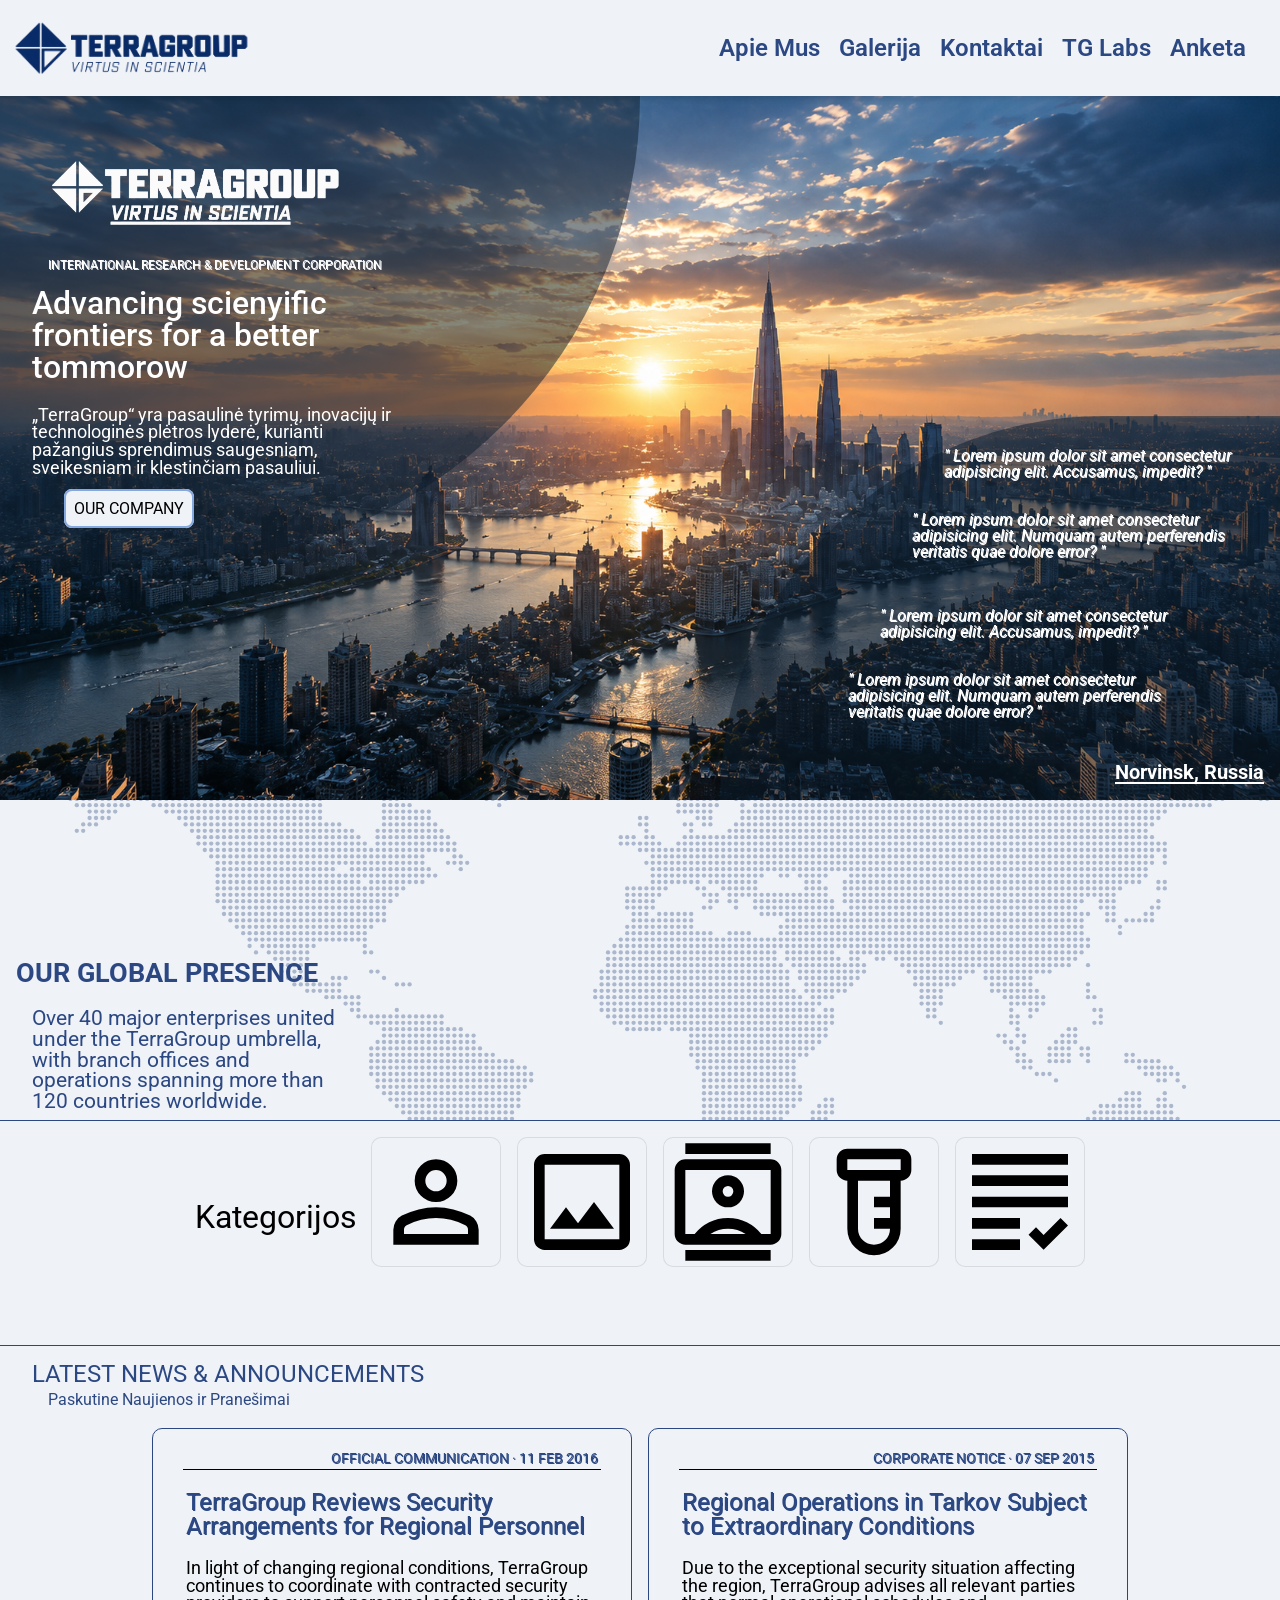
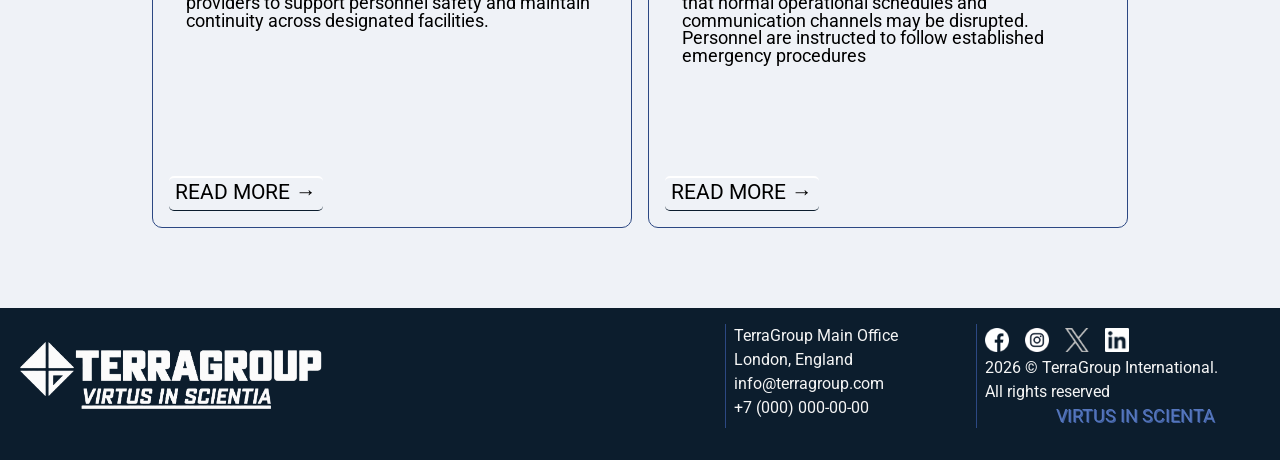
==== commit 4077d6df: "Add initial HTML structure for TerraGroup website with navigation, content sections, and footer" ====
--- a/Nr 1/index.html
+++ b/Nr 1/index.html
@@ -14,7 +14,7 @@
 <body>
     <header class="header-podstawowy">
      <div class="pod-logo">
-        <a href="index.html"><div id="img"></div></a> <!-- Logotyp -->
+        <a href="index_main.html"><div id="img"></div></a> <!-- Logotyp -->
       <div class="nav">       
      <input type="checkbox" id="menu-toggle">
      <label for="menu-toggle" class="menu-icon">
@@ -22,7 +22,7 @@
      </label>
       <nav class="pod-nav">                                           <!-- Navigacja -->
          <ul>
-            <li><a href="Apie/Apie.html">Apie Mus</a></li>
+            <li><a href="Apie/Apie_mus.html">Apie Mus</a></li> 
             <li><a href="Galerija/Galerija.html">Galerija</a></li>
             <li><a href="Kontaktai/Kontaktai.html">Kontaktai</a></li>
             <li><a href="Labs/Labs.html">TG Labs</a></li>
@@ -87,7 +87,7 @@
                                         <!-- Section-NAV -->
    <section class="category">
     <p>Kategorijos</p>
-    <a class="category-box" href="Apie/Apie.html"><div class="box-hover"><p>Apie Mus</p></div></a>
+    <a class="category-box" href="Apie/Apie_mus.html"><div class="box-hover"><p>Apie Mus</p></div></a>
     <a class="category-box" href="Galerija/Galerija.html"><div class="box-hover"><p>Galerija</p></div></a>
     <a class="category-box" href="Kontaktai/Kontaktai.html"><div class="box-hover"><p>Kontaktai</p></div></a>
     <a class="category-box" href="Labs/Labs.html"><div class="box-hover"><p>TG Labs</p></div></a>
@@ -151,8 +151,8 @@
 
         <div class="footer-box">
          <ul class="pod-nav-footer">
-            <li><a title="Jus eseta cia" href="index.html">Pagrindinis</a></li>
-            <li><a href="Apie/Apie.html">Apie Mus</a></li>
+            <li><a title="Jus eseta cia" href="index_main.html">Pagrindinis</a></li>
+            <li><a href="Apie/Apie_mus.html">Apie Mus</a></li>
             <li><a href="Galerija/Galerija.html">Galerija</a></li>
             <li><a href="Kontaktai/Kontaktai.html">Kontaktai</a></li>
             <li><a href="Tyrimai/Tyrimai.html">Tyrimai</a></li>
--- a/Nr 1/css/root.css
+++ b/Nr 1/css/root.css
@@ -15,7 +15,7 @@
 --news-color: #EFF2F7;
     --news-border-bottom: #0C1D2D;
     --news-border-top: white;
---aside-color: aliceblue;
+--aside-color: rgba(240, 248, 255, 0.5);
 --text-bright-color: #2C4883;
 --text-dark-color: whitesmoke;
 --text-dark-hover: #2C4883;
@@ -27,6 +27,7 @@
 --footer-border: #2C4883;
 
 --color-b: #2C4883;
+--table-sec: rgb(226, 226, 226);
 --border: white;
 
 --background: url(../images/Background.png);
@@ -37,7 +38,8 @@
 --x-icon-hover: url(../images/SM/logo-white.png);
 --lin-icon: url(../images/SM/linkedin.png);
 
---background: url(../images/Background.png);
+
+--labs-logo: url(../images/TGLabs_logo_transparent.webp);
 --about: url(../images/categories/person_24dp_000000_FILL0_wght400_GRAD0_opsz24.svg);
 --gallery: url(../images/categories/image_24dp_000000_FILL0_wght400_GRAD0_opsz24.svg);
 --contacts: url(../images/categories/contacts_24dp_000000_FILL0_wght400_GRAD0_opsz24.svg);
@@ -62,7 +64,7 @@
 --news-color: #0C1D2D;
     --news-border-bottom: #1a2d57;
     --news-border-top: #2C4883;
---aside-color: rgb(24, 38, 51);
+--aside-color: rgba(24, 38, 51, 0.2);
 --text-bright-color: whitesmoke;
 --text-dark-color: black;
 --text-dark-hover: #2C4883;
@@ -74,6 +76,7 @@
 --footer-border: #2C4883;
 
 --color-b: rgb(133, 169, 223);
+--table-sec: #1c2835;
 --border: rgb(156, 155, 155);
 
 --background: url(../images/Background_dark.png);
@@ -84,6 +87,7 @@
 --x-icon-hover: url(../images/SM/logo-black.png);
 --lin-icon: url(../images/SM/linkedin-white.png);
 
+--labs-logo: url(../images/TGLabs_logo_transparent_dark.png);
 --about: url(../images/categories/dark/person_24dp_FFFFFF_FILL0_wght400_GRAD0_opsz24.svg);
 --gallery: url(../images/categories/dark/image_24dp_FFFFFF_FILL0_wght400_GRAD0_opsz24.svg);
 --contacts: url(../images/categories/dark/contacts_24dp_FFFFFF_FILL0_wght400_GRAD0_opsz24.svg);
--- a/Nr 1/css/main_mystyle.css
+++ b/Nr 1/css/main_mystyle.css
@@ -19,7 +19,7 @@
    top: 0;
    z-index: 1000;
 width: 100%;
-height: 6rem;
+height: 3rem;
 background-color: var(--nav-bar-color);
 display: flex;
 justify-content: space-between;
@@ -34,17 +34,26 @@
 
 }
 .pod-logo #img {
+       height: 3rem; 
+       width: 9rem;
+       margin-top: 0.2rem;
+      margin-left: 0.2rem;
+       background-image: var(--tg-logo);
+       background-repeat: no-repeat;
+       background-size: cover;
+
+}
+
+@media (min-width: 800px) {
+.header-podstawowy {
+height: 6rem;}
+.pod-logo #img {
        height: 4rem; 
        width: 12rem;
        margin-top: 0.5rem;
       margin-left: 0.5rem;
-       background-image: var(--tg-logo);
-       background-repeat: no-repeat;
-       background-size: cover;
-
-}
-
-
+}
+}
 /*Nawigacja po stronach*/
 .nav {
    height: 100%;
@@ -153,12 +162,47 @@
 aside {
    border-radius: 5px;
    background-color: var(--aside-color);
-   text-align: left;
    padding: 0.5vw;
-   opacity: 0.99;
    color: var(--text-color-1);
 }
-
+.labs-about {
+    background-image: var(--labs-logo);
+    background-repeat: no-repeat;
+    background-size: 25% auto;
+    background-position: 100% 10%;
+    border-bottom: solid 1px var(--text-color-2);
+    color: var(--text-color);
+    position: relative;
+    padding: 1rem;
+    height: 11rem;
+}.labs-about h2 {padding: 1rem;}
+.labs-about a{
+position: absolute;
+left: 0rem;
+bottom: 0.5rem;
+text-decoration: none;
+color: inherit;
+font-size: 1.3rem;
+padding: 0.3rem 0.4rem 0.4rem 0.4rem;
+text-transform: uppercase;
+border-radius: 5px;
+border-bottom: solid 1px var(--news-border-bottom);
+border-top: solid 2px var(--news-border-top);
+}
+.labs-about a:after{
+content: " →"; 
+align-items: center;
+}.labs-about a:hover{
+color: var(--text-color-2);
+box-shadow: 12px 12px 12px rgpa(0, 0, 0, 0.1), -10px -10px -10px white;
+border-bottom:  var(--news-border-bottom);
+border-top:  var(--news-border-top);
+}.labs-about a:active{
+color: var(--text-color-1);
+}
+@media(max-width: 1200px) {
+   .labs-about {padding-bottom: 2rem;}
+}
 /*////////////////////Disclaimer////////////////////*/
 .disclaimer {
     position: fixed;
@@ -189,7 +233,7 @@
 
 
 
-/*////////////////////Main////////////////////*/
+/*////////////////////Cental Main////////////////////*/
 #central {
     display: flex;
     align-items: center;
@@ -207,8 +251,12 @@
     box-shadow: 0 0 10px 10px var(--body-color) inset;
 }
 
-
+/*////////////////////Main////////////////////*/
 main {
+h2 {color: var(--text-color-2);
+    font-size: 1.5rem;
+    font-weight: bold;}
+
    width: calc(100%-1rem);
    min-height: 50vw;
 
@@ -232,40 +280,27 @@
 }
 
 
-/*Przycisk do podstawowej strony*/
-#back {
-font-size: clamp(2rem, calc(1vw + 0.5 rem), 4rem);
-text-decoration: inherit;
-margin: 2.5rem 3rem;
-padding: 0.5rem;
-color: var(--color-3);
-border-radius: 5px;
-border-bottom: solid 1px var(--color-1);
-border-top: solid 2px var(--color-4);
-align-items: center;
-z-index: 1;
-position: absolute;
-background-color: #EFF2F7;
-}#back:before{
-content: "← "; 
-align-items: center;
-}#back:hover {
-color: var(--color-2);
-box-shadow: 12px 12px 12px rgpa(0, 0, 0, 0.1), -10px -10px -10px white;
-border-bottom:  var(--color-2);
-}#back:active{
-color: var(--color-1);
-}
-
-content {
-   width: 100%;
-}@media (max-width: 800px){
-   content {
-   width: 125%;
-}
-}
-article p, h2, h3{
-padding: 0.5rem;
+
+/*////////////////////Gallery////////////////////*/
+.gallery{
+   display: grid;
+   padding: 5rem 10rem;
+   grid-template-columns: repeat(auto-fit, minmax(30rem, 1fr));
+   gap: 5rem;
+}
+.gallery div img{
+ aspect-ratio: 3 / 2;
+  object-fit: cover;
+}
+.gallery div img:hover{
+width: calc(100% + 1rem);
+height: calc(100% + 1rem);
+left: -0.5rem;
+top: -0.5rem;
+position: relative;
+column-gap: calc(100% - 1rem);
+}.gallery div img:hover .gallery{
+column-gap: calc(100% - 1rem);
 }
 
 
@@ -401,10 +436,13 @@
 .news-box:nth-child(5) {background-image: url(#);}
 .news-box:nth-child(6) {background-image: url(#);}
 
-@media (max-width: 950px) {
+@media (max-width: 800px) {
    .news-scroller{width: 0rem;}
    .news-box{width: 0rem;}
-}@media (max-width: 1200px) {
+}@media (min-width: 801px) {
+   .news-scroller{width: 15rem;}
+   .news-box{width: 15rem;}
+}@media (min-width: 1200px) {
    .news-scroller{width: 13rem;}
    .news-box{width: 13rem; height: 42rem;}
 }@media (min-width: 1201px) {
@@ -424,7 +462,7 @@
    color: var(--footer-text);
    padding: 1rem 0rem 2rem 1rem;
    bottom: 0;
-   width: calc(100%-1rem);
+   width: 100%;
    height: 5rem fit-content;
    display: flex;
    line-height: 1.5rem;
@@ -577,13 +615,15 @@
   .pod-nav ul {
     display: flex;
     flex-direction: column;
-    gap: 1;
+    gap: 1rem;
     position: absolute;
     top: 100%;
     right: 0;
     width: 100%;
+    height: 200vw;
     background: var(--nav-menu-color);
     z-index: 10;
+    padding-top: 1rem;
   }.pod-nav ul {
    display: flex;
    flex-direction: column;
@@ -593,7 +633,7 @@
   }.pod-nav ul li a {
     color: var(--text-nav-bar);
     width: 100%;
-    font-size: 2.5rem;
+    font-size: 1.5rem;
     padding: 0.1rem 2rem;
   }
 
--- a/Nr 1/css/index_style.css
+++ b/Nr 1/css/index_style.css
@@ -10,6 +10,7 @@
 overflow: hidden;
 position: relative;
 height: 200vw;
+
 }
 #bg {
 position: absolute;
@@ -115,6 +116,11 @@
 blockquote::after, blockquote::before{
 content: '"';
 }
+@media (max-width:800px){  
+content {
+   width: 100%;
+}}
+
 #place{
     position: absolute;
     font-size: 1rem;
@@ -135,32 +141,41 @@
    background-image: url(../images/world-map-dotted-transparent.svg);
    background-repeat: no-repeat;
     background-size: cover;
-    background-position: 20rem -15rem;
+    background-position: 1rem;
     border-bottom: solid 1px var(--color-b);
     position: relative;
 }
 .maps h2 {
    color: var(--text-color-2);
-   font-size: 2rem;
+   font-size: clamp(1rem, 0.1vw+0.1rem, 2rem);
    font-weight: bold;
-   position: absolute;
+   position: relative;
    left: 1rem;
    bottom: 9rem;
    align-items: center;
 }.maps p {
    color: var(--text-color-2);
-   font-size: 1.5rem;
+   font-size: clamp(0.75rem, 0.1vw+0.1rem, 1.5rem);
    position: absolute;
    bottom: 3rem;
    left: 2rem;
+   width: 75%;
+}
+
+@media (min-width:800px){
+
+    .maps p{
    width: 25%;
-}
-
-
+    }.maps h2 {
+    top: 10rem;
+    }.maps p{
+    top: 13rem;
+    }
+}
 
 /*////////////////////Section////////////////////*/
 section{
-padding: 1rem 20rem 5rem 20rem;
+padding: 1rem 20rem 3rem 20rem;
 }
 section h3{
     display: flex;
@@ -196,8 +211,8 @@
 }
 
 .category-box {
-    width: 10rem;
-    height: 10rem;
+    width: 8rem;
+    height: 8rem;
     border: solid 1px rgba(12, 29, 45, 0.1);
     border-radius: 10px;
     position: relative; 
@@ -224,12 +239,12 @@
     border-radius: 10px;
     transition: all 200ms; 
 }.box-hover p{
-    height: 3rem;
+    font-size: 1.5rem;
+    align-items: center;
+    height: 1rem;
     position: absolute;
-    top: 11rem;
-    right: 0;
-    bottom: 0;
-    left: 0;   
+    top: 9rem; 
+    left: -15px;
     color: var(--color-b);
     justify-content: center;
 
@@ -255,15 +270,13 @@
 
 @media (max-width: 350px){.news-scroller{
 width: 15rem;
- .news-box {width: 15rem; height: 40rem;}
+ .news-box {width: 15rem; height: 20rem;}
 }}@media (min-width: 351px){main{height: 135vw;}
 content article p{
     font-size: 1rem;}
 h1 {font-size: 1.75rem;}
 .news-scroller{width: 20rem;
- .news-box {width: 20rem;}
-}}@media (max-width: 449px){.news-scroller{
- .news-box {height: 25rem;}
+ .news-box {width: 20rem; height: 25rem;}
 }}@media (min-width: 450px){main{height: 95vw;}
 #about {visibility: visible;}
 content article p{
@@ -313,7 +326,7 @@
 }}
 @media (min-width: 1500px){.news-scroller{
 width: 92rem;
- .news-box {width: 30rem;}
+ .news-box {width: 30rem; height: 20rem;}
 }#bg{
  width:50rem;
 }#bg-q {
@@ -332,4 +345,12 @@
  height: 30rem;
 }#bg-q {
 width:55rem;
+}}@media (min-width: 2500px){
+#bg{
+ width:62rem;
+ height: 32rem;
+}#bg-q {
+ width:57rem;
+}content article p{
+ width: 90%;;
 }}
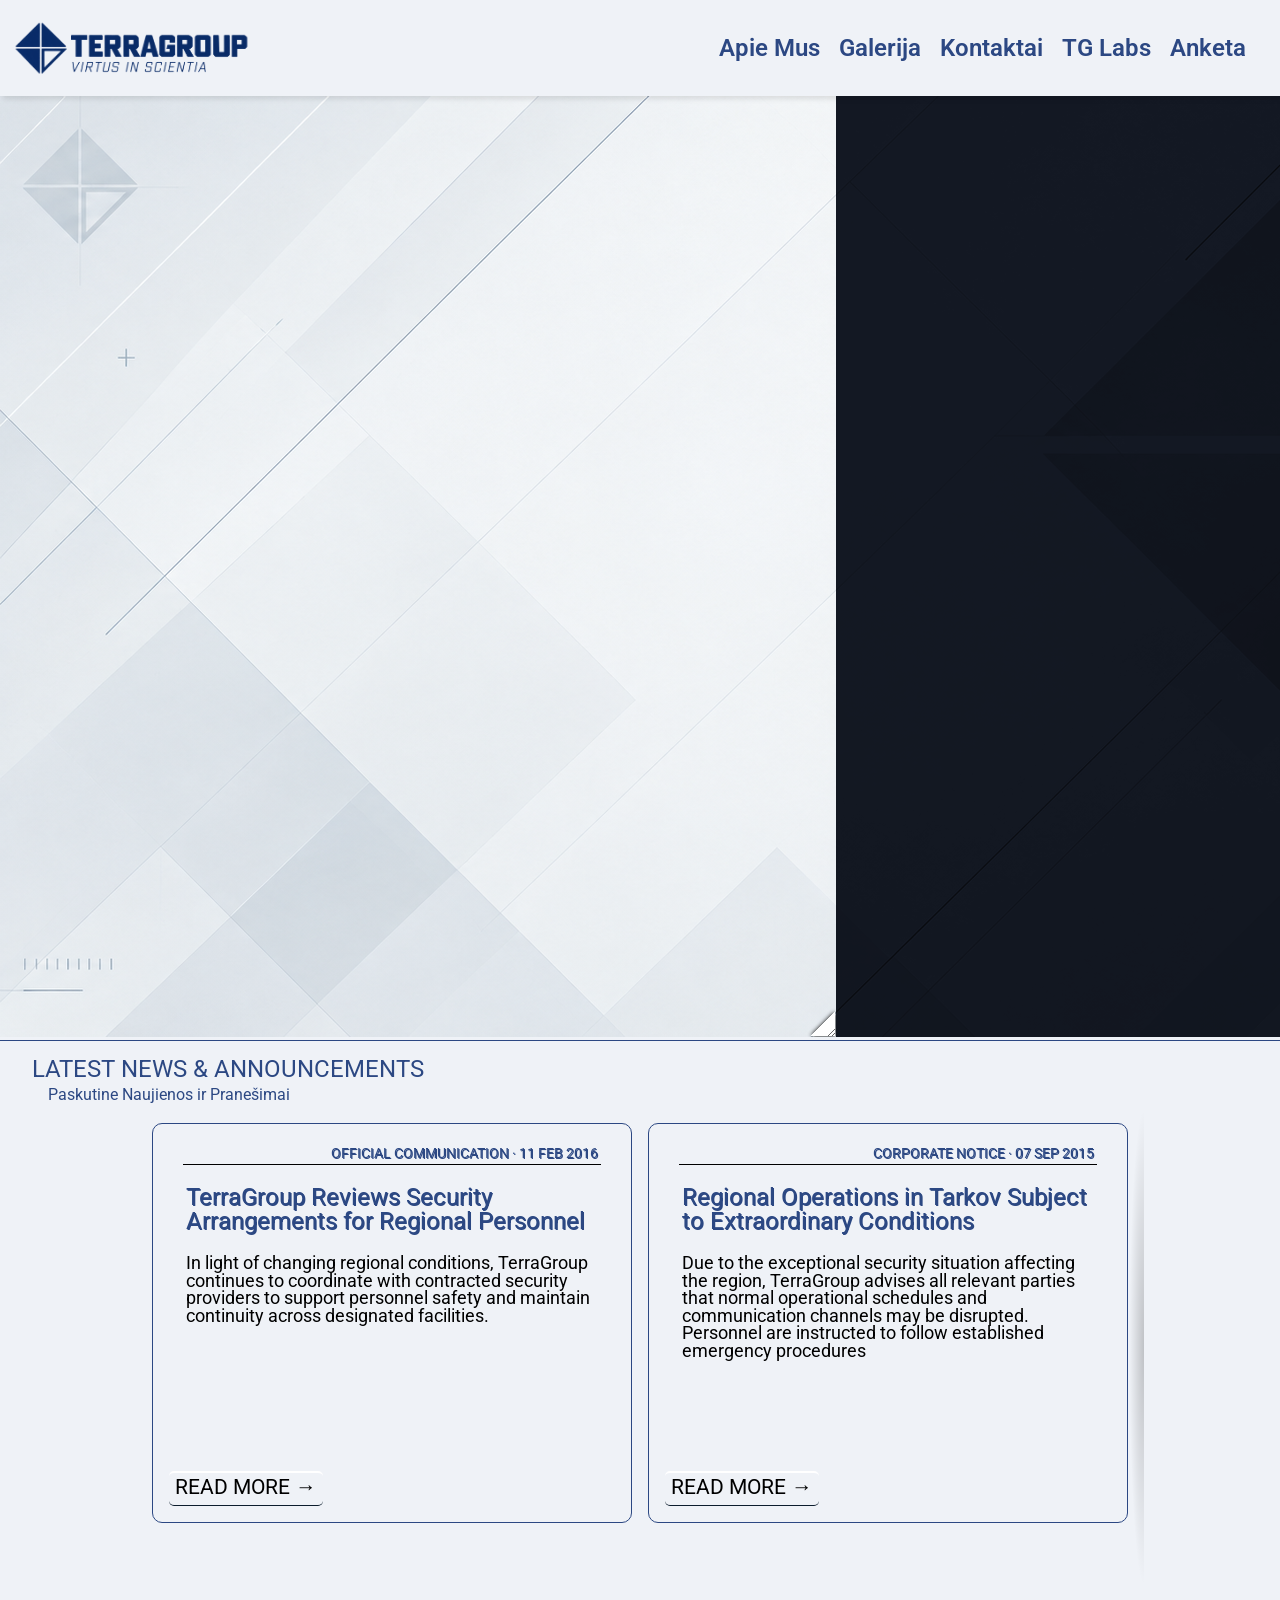
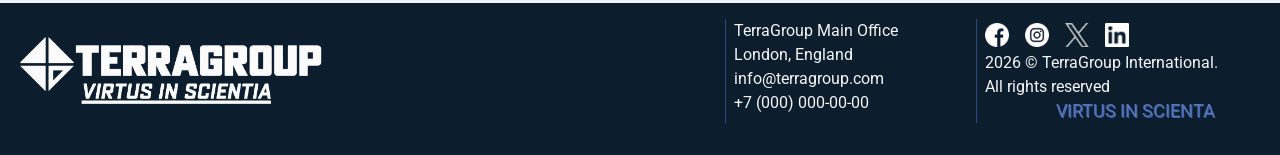
==== commit a281d13d: "Gallery Transition" ====
--- a/Nr 1/index.html
+++ b/Nr 1/index.html
@@ -8,6 +8,7 @@
     <link rel="stylesheet" type="text/css" href="css/root.css">
     <link rel="stylesheet" type="text/css" href="css/main_mystyle.css">  
     <link rel="stylesheet" type="text/css" href="css/index_style.css"> 
+    <link rel="stylesheet" type="text/css" href="indexstyle.css">
     <link rel="icon" type="image/png" href="images/Terra_Group.png">
     <style>@import url('https://fonts.googleapis.com/css2?family=Roboto:ital,wght@0,100..900;1,100..900&display=swap');</style>
 </head>
@@ -52,47 +53,11 @@
     <label for="menu-toggle-dis" class="menu-icon-dis">X</label>
     <input type="checkbox" id="menu-toggle-dis"></div>-->
 
-<main><div id="bg"></div>
-    <content>
-        <div id="logo"><img src="images/Terra_Group_logo_white.png" alt="">
-        <p>INTERNATIONAL RESEARCH & DEVELOPMENT CORPORATION</p>
-        </div>
-        <article>
-            <h1>Advancing scienyific frontiers for a better tommorow </h1>
-        <p>„TerraGroup“ yra pasaulinė tyrimų, inovacijų ir technologinės plėtros lyderė, kurianti pažangius sprendimus saugesniam, sveikesniam ir klestinčiam pasauliui.
-        </p>
-        <a href="Apie/Apie.html" id="about"> OUR COMPANY</a>
-     </article>
-     
-   </content>
-   <div id="bg-q"></div>
-   <blockquote>
-    Lorem ipsum dolor sit amet consectetur adipisicing elit. Accusamus, impedit?
-   </blockquote>
-   <blockquote>
-    Lorem ipsum dolor sit amet consectetur adipisicing elit. Numquam autem perferendis veritatis quae dolore error?
-   </blockquote>
-   <blockquote>
-    Lorem ipsum dolor sit amet consectetur adipisicing elit. Accusamus, impedit?
-   </blockquote>
-   <blockquote>
-    Lorem ipsum dolor sit amet consectetur adipisicing elit. Numquam autem perferendis veritatis quae dolore error?
-   </blockquote>
-   <p id="place">Norvinsk, Russia</p>
-</main>
-    <div class="maps">
-        <h2>OUR GLOBAL PRESENCE </h2>
-        <p>Over 40 major enterprises united under the TerraGroup umbrella, with branch offices and operations spanning more than 120 countries worldwide.</p>
-    </div>
-                                        <!-- Section-NAV -->
-   <section class="category">
-    <p>Kategorijos</p>
-    <a class="category-box" href="Apie/Apie_mus.html"><div class="box-hover"><p>Apie Mus</p></div></a>
-    <a class="category-box" href="Galerija/Galerija.html"><div class="box-hover"><p>Galerija</p></div></a>
-    <a class="category-box" href="Kontaktai/Kontaktai.html"><div class="box-hover"><p>Kontaktai</p></div></a>
-    <a class="category-box" href="Labs/Labs.html"><div class="box-hover"><p>TG Labs</p></div></a>
-    <a class="category-box" href="Anketa/Anketa.html"><div class="box-hover"><p>Anketa</p></div></a>
-   </section>
+<div class="image-slider">
+<div><img src="images/Background.png" alt="Before" /></div>
+<img src="images/Background_dark.png" />
+</div>
+
 
                                         <!-- News -->
    <div class="news">
--- a/Nr 1/css/main_mystyle.css
+++ b/Nr 1/css/main_mystyle.css
@@ -284,15 +284,31 @@
 /*////////////////////Gallery////////////////////*/
 .gallery{
    display: grid;
-   padding: 5rem 10rem;
-   grid-template-columns: repeat(auto-fit, minmax(30rem, 1fr));
+   padding: 1rem 2rem;
+   grid-template-columns: repeat(auto-fit, minmax(25rem, 1fr));
    gap: 5rem;
+   perspective: 300px;
 }
 .gallery div img{
  aspect-ratio: 3 / 2;
   object-fit: cover;
 }
-.gallery div img:hover{
+.gallery div{
+  transition: ease-in-out 0.3s;}
+.gallery div:hover{
+/*width: calc(100% + 1rem);
+height: calc(100% + 1rem);
+left: -0.5rem;
+top: -0.5rem;*/
+  transform: translateZ(0.5rem);
+position: relative;
+}
+@media (min-width: 1079px) {
+ .gallery{
+   padding: 1rem 2rem;
+   grid-template-columns: repeat(1, minmax(15rem, 1fr));
+   gap: 1rem;
+}.gallery div img:hover{
 width: calc(100% + 1rem);
 height: calc(100% + 1rem);
 left: -0.5rem;
@@ -301,8 +317,52 @@
 column-gap: calc(100% - 1rem);
 }.gallery div img:hover .gallery{
 column-gap: calc(100% - 1rem);
-}
-
+}}  @media (min-width: 1300px) {
+ .gallery{
+   padding: 1rem 2rem;
+   grid-template-columns: repeat(2, minmax(17.5rem, 1fr));
+   gap: 1rem;
+}.gallery div img:hover{
+width: calc(100% + 1rem);
+height: calc(100% + 1rem);
+left: -0.5rem;
+top: -0.5rem;
+position: relative;
+column-gap: calc(100% - 1rem);
+}.gallery div img:hover .gallery{
+column-gap: calc(100% - 1rem);
+}  
+}@media (min-width: 1600px) {
+ .gallery{
+   padding: 5rem 10rem;
+   grid-template-columns: repeat(2, minmax(30rem, 1fr));
+   gap: 5rem;
+}.gallery div img:hover{
+width: calc(100% + 1rem);
+height: calc(100% + 1rem);
+left: -0.5rem;
+top: -0.5rem;
+position: relative;
+column-gap: calc(100% - 1rem);
+}.gallery div img:hover .gallery{
+column-gap: calc(100% - 1rem);
+}  
+}@media (min-width: 1900px) {
+ .gallery{
+   padding: 5rem 10rem;
+   grid-template-columns: repeat(3, minmax(30rem, 1fr));
+   gap: 5rem;
+}.gallery div img:hover{
+width: calc(100% + 1rem);
+height: calc(100% + 1rem);
+left: -0.5rem;
+top: -0.5rem;
+position: relative;
+column-gap: calc(100% - 1rem);
+}.gallery div img:hover .gallery{
+column-gap: calc(100% - 1rem);
+}  
+}
 
 
 /*////////////////////Maps////////////////////*/
@@ -358,8 +418,14 @@
     margin: 0 auto 1rem auto;
     width: 20rem;
     overflow-x: scroll;
-    scroll-snap-type: x proximity;  
+    scroll-snap-type: x proximity;  /*or mandatory*/
     overflow-y: hidden;
+    	background: linear-gradient(to right, var(--body-color) 15px, hsla(0,0%,100%,0)) 0 0 / 50px 100%,
+	            radial-gradient(at left, rgba(0,0,0,.2), transparent 70%) 0 0 / 15px 100%,
+	            linear-gradient(to left, var(--body-color) 15px, hsla(0,0%,100%,0)) right / 50px 100%,
+	            radial-gradient(at right, rgba(0,0,0,.2), transparent 70%) right / 15px 100%;
+	background-repeat: no-repeat;
+	background-attachment: local, scroll, local, scroll;
 }.news h2 {
 text-align: left;
 padding: 1rem 2rem 0.2rem 2rem;
--- a/Nr 1/indexstyle.css
+++ b/Nr 1/indexstyle.css
@@ -0,0 +1,36 @@
+/**
+ * Interactive image comparison - with CSS resize
+ */
+
+.image-slider {
+	position:relative;
+	display: inline-block;
+}
+
+.image-slider > div {
+	position: absolute;
+	top: 0; bottom: 0; left: 0;
+	width: 50%;
+	max-width: 100%;
+	overflow: hidden;
+	resize: horizontal;
+}
+
+.image-slider > div:before {
+	content: '';
+	position: absolute;
+	right: 0; bottom: 0;
+	width: 25px; height: 25px;
+	padding: 1px;
+	background: linear-gradient(-45deg, white 50%, transparent 0);
+	background-clip: content-box;
+	cursor: ew-resize;
+	-webkit-filter: drop-shadow(0 0 2px black);
+	filter: drop-shadow(0 0 2px black);
+    z-index: 10;
+}
+
+.image-slider img {
+	display: block;
+	user-select: none;
+}
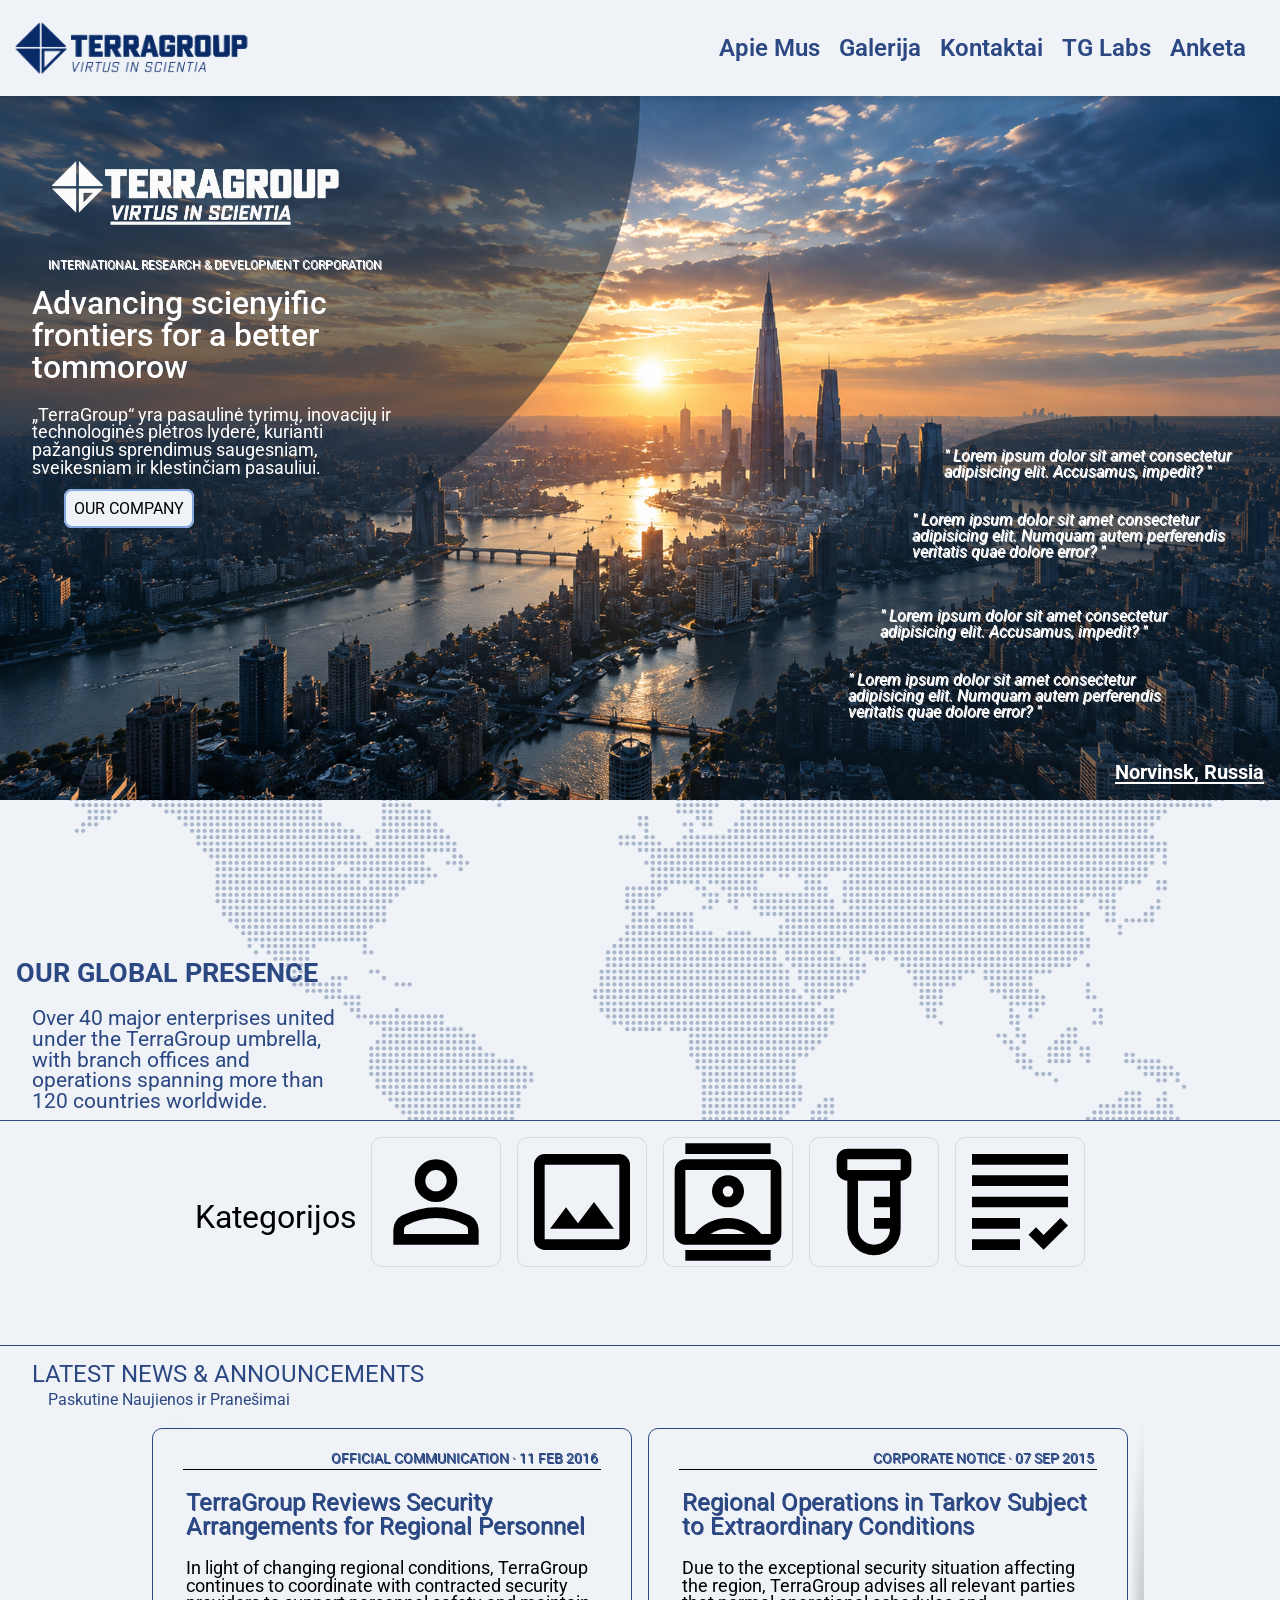
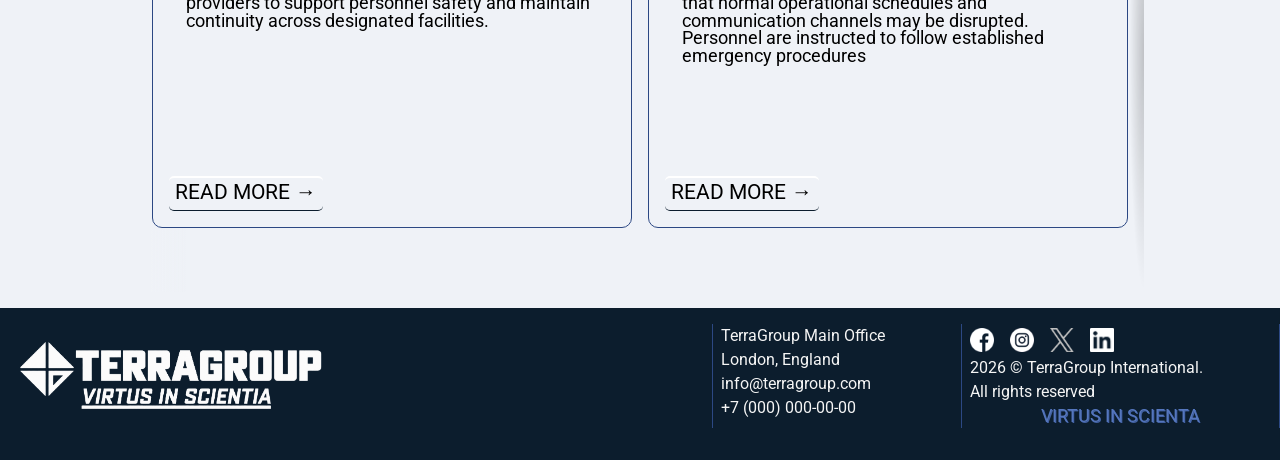
==== commit 8d1f6085: "Page name restored, minor changes" ====
--- a/Nr 1/index.html
+++ b/Nr 1/index.html
@@ -8,27 +8,39 @@
     <link rel="stylesheet" type="text/css" href="css/root.css">
     <link rel="stylesheet" type="text/css" href="css/main_mystyle.css">  
     <link rel="stylesheet" type="text/css" href="css/index_style.css"> 
-    <link rel="stylesheet" type="text/css" href="indexstyle.css">
     <link rel="icon" type="image/png" href="images/Terra_Group.png">
     <style>@import url('https://fonts.googleapis.com/css2?family=Roboto:ital,wght@0,100..900;1,100..900&display=swap');</style>
 </head>
 <body>
     <header class="header-podstawowy">
      <div class="pod-logo">
-        <a href="index_main.html"><div id="img"></div></a> <!-- Logotyp -->
+        <a href="index.html"><div id="img"></div></a> <!-- Logotyp -->
       <div class="nav">       
-     <input type="checkbox" id="menu-toggle">
-     <label for="menu-toggle" class="menu-icon">
-        ☰
-     </label>
+        <nav class="pod-nav-mobile">
+             <button popovertarget="pod-nav" aria-label="Toggle menu" class="menu-btn"></button>
+
+          <ul id="pod-nav" popover>
+            <li><a href="Apie/Apie.html">Apie Mus</a></li> 
+            <li><a href="Galerija/Galerija.html">Galerija</a></li>
+            <li><a href="Kontaktai/Kontaktai.html">Kontaktai</a></li>
+            <li><a href="Labs/Labs.html">TG Labs</a></li>
+            <li><a href="Anketa/Anketa.html">Anketa</a></li>
+                          <div class="pod-SM-mobile">                                               
+          <a href="https://www.facebook.com" target="_blank"><div id="fb"></div></a>
+           <a href="https://www.instagram.com" target="_blank"><div id="in"></div></a>
+            <a href="https://www.x.com" target="_blank"><div id="x"></div></a>
+             <a href="https://www.linkedin.com/" target="_blank"><div id="lin"></div></a>
+         </ul>
+        </nav>
       <nav class="pod-nav">                                           <!-- Navigacja -->
          <ul>
-            <li><a href="Apie/Apie_mus.html">Apie Mus</a></li> 
+            <li><a href="Apie/Apie.html">Apie Mus</a></li> 
             <li><a href="Galerija/Galerija.html">Galerija</a></li>
             <li><a href="Kontaktai/Kontaktai.html">Kontaktai</a></li>
             <li><a href="Labs/Labs.html">TG Labs</a></li>
             <li><a href="Anketa/Anketa.html">Anketa</a></li>
          </ul>
+        </div>
       </nav>
      </div>     
     </div>     
@@ -53,11 +65,47 @@
     <label for="menu-toggle-dis" class="menu-icon-dis">X</label>
     <input type="checkbox" id="menu-toggle-dis"></div>-->
 
-<div class="image-slider">
-<div><img src="images/Background.png" alt="Before" /></div>
-<img src="images/Background_dark.png" />
-</div>
-
+<main><div id="bg"></div>
+    <content>
+        <div id="logo"><img src="images/Terra_Group_logo_white.png" alt="">
+        <p>INTERNATIONAL RESEARCH & DEVELOPMENT CORPORATION</p>
+        </div>
+        <article>
+            <h1>Advancing scienyific frontiers for a better tommorow </h1>
+        <p>„TerraGroup“ yra pasaulinė tyrimų, inovacijų ir technologinės plėtros lyderė, kurianti pažangius sprendimus saugesniam, sveikesniam ir klestinčiam pasauliui.
+        </p>
+        <a href="Apie/Apie.html" id="about"> OUR COMPANY</a>
+     </article>
+     
+   </content>
+   <div id="bg-q"></div>
+   <blockquote>
+    Lorem ipsum dolor sit amet consectetur adipisicing elit. Accusamus, impedit?
+   </blockquote>
+   <blockquote>
+    Lorem ipsum dolor sit amet consectetur adipisicing elit. Numquam autem perferendis veritatis quae dolore error?
+   </blockquote>
+   <blockquote>
+    Lorem ipsum dolor sit amet consectetur adipisicing elit. Accusamus, impedit?
+   </blockquote>
+   <blockquote>
+    Lorem ipsum dolor sit amet consectetur adipisicing elit. Numquam autem perferendis veritatis quae dolore error?
+   </blockquote>
+   <p id="place">Norvinsk, Russia</p>
+</main>
+    <div class="maps">
+        <h2>OUR GLOBAL PRESENCE </h2>
+        <p>Over 40 major enterprises united under the TerraGroup umbrella, with branch offices and operations spanning more than 120 countries worldwide.</p>
+    </div>
+                                        <!-- Section-NAV -->
+   <section class="category">
+    <p>Kategorijos</p>
+    <a class="category-box" href="Apie/Apie.html"><div class="box-hover"><p>Apie Mus</p></div></a>
+    <a class="category-box" href="Galerija/Galerija.html"><div class="box-hover"><p>Galerija</p></div></a>
+    <a class="category-box" href="Kontaktai/Kontaktai.html"><div class="box-hover"><p>Kontaktai</p></div></a>
+    <a class="category-box" href="Labs/Labs.html"><div class="box-hover"><p>TG Labs</p></div></a>
+    <a class="category-box" href="Anketa/Anketa.html"><div class="box-hover"><p>Anketa</p></div></a>
+   </section>
 
                                         <!-- News -->
    <div class="news">
@@ -116,8 +164,8 @@
 
         <div class="footer-box">
          <ul class="pod-nav-footer">
-            <li><a title="Jus eseta cia" href="index_main.html">Pagrindinis</a></li>
-            <li><a href="Apie/Apie_mus.html">Apie Mus</a></li>
+            <li><a title="Jus eseta cia" href="index.html">Pagrindinis</a></li>
+            <li><a href="Apie/Apie.html">Apie Mus</a></li>
             <li><a href="Galerija/Galerija.html">Galerija</a></li>
             <li><a href="Kontaktai/Kontaktai.html">Kontaktai</a></li>
             <li><a href="Tyrimai/Tyrimai.html">Tyrimai</a></li>
--- a/Nr 1/css/root.css
+++ b/Nr 1/css/root.css
@@ -9,6 +9,7 @@
     
     --text-color-1: black;
     --text-color-2: #2C4883;
+    --text-color-3: #2C4883;
     --text-index: white;
 
 --body-color: #EFF2F7;
@@ -26,10 +27,12 @@
 --footer-text-hover: rgb(133, 169, 223);
 --footer-border: #2C4883;
 
+--color-a: rgb(133, 169, 223);
 --color-b: #2C4883;
---table-sec: rgb(226, 226, 226);
+--table-sec: #F3F8FD;
 --border: white;
 
+--bg-contacts: url(../images/bg-contacts.png);
 --background: url(../images/Background.png);
 --tg-logo: url(../images/Terra_Group_logo.png);
 --fb-icon: url(../images/SM/facebook.png);
@@ -38,6 +41,13 @@
 --x-icon-hover: url(../images/SM/logo-white.png);
 --lin-icon: url(../images/SM/linkedin.png);
 
+--con-domain: url(../images/contacts/domain_24dp_04306F_FILL0_wght400_GRAD0_opsz24.svg);
+--con-mail: url(../images/contacts/mail_24dp_04306F_FILL0_wght400_GRAD0_opsz24.svg);
+--con-handshake: url(../images/contacts/handshake_24dp_04306F_FILL0_wght400_GRAD0_opsz24.svg);
+--con-mic: url(../images/contacts/mic_24dp_04306F_FILL0_wght400_GRAD0_opsz24.svg);
+--con-location: url(../images/contacts/location_on_24dp_04306F_FILL0_wght400_GRAD0_opsz24.svg);
+--con-public: url(../images/contacts/public_24dp_04306F_FILL0_wght400_GRAD0_opsz24.svg);
+--con-schedule: url(../images/contacts/schedule_24dp_04306F_FILL0_wght400_GRAD0_opsz24.svg);
 
 --labs-logo: url(../images/TGLabs_logo_transparent.webp);
 --about: url(../images/categories/person_24dp_000000_FILL0_wght400_GRAD0_opsz24.svg);
@@ -58,6 +68,7 @@
 
     --text-color-1: white;
     --text-color-2: rgb(133, 169, 223);
+    --text-color-3: white;
     --text-index: white;
 
 --body-color: #05111B;
@@ -75,10 +86,12 @@
 --footer-text-hover: rgb(133, 169, 223);
 --footer-border: #2C4883;
 
+--color-a: #0C1D2D;
 --color-b: rgb(133, 169, 223);
 --table-sec: #1c2835;
 --border: rgb(156, 155, 155);
 
+--bg-contacts: url(../images/bg-contacts_dark.png);
 --background: url(../images/Background_dark.png);
 --tg-logo: url(../images/TerraGroup_logo.png);
 --fb-icon: url(../images/SM/facebook-white.png);
@@ -86,6 +99,14 @@
 --x-icon: url(../images/SM/logo-white.png);
 --x-icon-hover: url(../images/SM/logo-black.png);
 --lin-icon: url(../images/SM/linkedin-white.png);
+
+--con-domain: url(../images/contacts/dark/domain_24dp_FFFFFF_FILL0_wght400_GRAD0_opsz24.svg);
+--con-mail: url(../images/contacts/dark/mail_24dp_FFFFFF_FILL0_wght400_GRAD0_opsz24.svg);
+--con-handshake: url(../images/contacts/dark/handshake_24dp_FFFFFF_FILL0_wght400_GRAD0_opsz24.svg);
+--con-mic: url(../images/contacts/dark/mic_24dp_FFFFFF_FILL0_wght400_GRAD0_opsz24.svg);
+--con-location: url(../images/contacts/dark/location_on_24dp_FFFFFF_FILL0_wght400_GRAD0_opsz24.svg);
+--con-public: url(../images/contacts/dark/public_24dp_FFFFFF_FILL0_wght400_GRAD0_opsz24.svg);
+--con-schedule: url(../images/contacts/dark/schedule_24dp_FFFFFF_FILL0_wght400_GRAD0_opsz24.svg);
 
 --labs-logo: url(../images/TGLabs_logo_transparent_dark.png);
 --about: url(../images/categories/dark/person_24dp_FFFFFF_FILL0_wght400_GRAD0_opsz24.svg);
@@ -95,3 +116,35 @@
 --forms: url(../images/categories/dark/grading_24dp_FFFFFF_FILL0_wght400_GRAD0_opsz24.svg);
 --pin: url(../images/location_on_24dp_FFFFFF_FILL0_wght400_GRAD0_opsz24.svg);
 }}
+
+
+
+
+
+@view-transition {
+    navigation: auto;
+}
+
+::view-transition-group(page-content) {
+    animation-duration: 1s;
+}
+::view-transition-old(page-content) {
+    animation-name: slide-out;
+}
+::view-transition-new(page-content) {
+    animation-name: slide-in;
+}
+main, .maps, .category, .news {
+    view-transition-name: page-content;
+}
+
+@keyframes slide-out {
+    to {
+        translate: -100vw;
+    }
+}
+@keyframes slide-in {
+    from {
+        translate: 100vw;
+    }
+}
--- a/Nr 1/css/main_mystyle.css
+++ b/Nr 1/css/main_mystyle.css
@@ -1,5 +1,5 @@
-
-body{min-height: 50vw; background-color: var(--body-color); color: var(--text-color-1); font-family: "Roboto", sans-serif; overflow-x: unset  ;} 
+html {scroll-behavior: smooth;}
+body{min-height: 50vw; background-color: var(--body-color); color: var(--text-color-1); font-family: "Roboto", sans-serif; overflow-x: unset;} 
 /*Podstawowy styl do wszystkiego*/
 body::after{
    position: absolute;
@@ -78,11 +78,52 @@
 font-weight: 600;
 }
 
-#menu-toggle,
-.menu-icon {
-  display: none;
-}
-
+/*//////////////////////Menu on Phone////////////////////////*/
+@media (min-width:800px){
+.pod-nav-mobile{
+display: none;
+}}
+.pod-nav-mobile button{
+background-color: rgba(0, 0, 0, 0.0);
+  border: none;
+  color: var(--text-color-1);
+   font-size: 1.5rem;
+}
+    #pod-nav{
+  margin: 0;
+  list-style: none;
+  border: 1px solid #ccc;
+  border-radius: 8px;
+  background: white;
+
+  /* position under the button */
+  position: fixed;
+  inset: auto;
+  top: 3rem;
+  left: 0;
+}
+
+#pod-nav:popover-open {
+  width: 100%;
+  height: fit-content;
+  border-radius: 0;
+  background-color: var(--body-color);
+  li{
+   padding: 1rem 0;
+   text-align: center;
+   border-bottom: 2px solid var(--text-color-2);
+  a{
+   color: var(--text-color-2);
+   font-size: clamp(2rem, calc(1.5vw + 0.5rem), 3rem);
+   text-decoration: inherit;
+   font-weight: bold;
+  }
+  a:hover{
+   color: var(--text-color-1);
+  }
+}}
+.menu-btn::before { content: "☰"; }
+nav:has(#pod-nav:popover-open) .menu-btn::before { content: "⨉"; }
 /*Liki do Social Media i Wyszukiwarka*/
 .pod-search-SM {
    display: flex;
@@ -93,9 +134,8 @@
 .pod-search-SM form button{
  width: 30px;
    height: 30px;
-   background-color: transparent;
    border: none;
-
+background-color: rgba(0, 0, 0, 0.0);
 
 }
 #search-form {
@@ -115,6 +155,15 @@
    align-items: center;
    column-gap: 1rem;
 }
+.pod-SM-mobile {
+   height: 100%; 
+   padding: 1rem;
+   display: flex;
+   align-items: center;
+   justify-content: center;
+   column-gap: 2rem;
+}
+
 
 #fb {
 height: 2rem;
@@ -273,101 +322,66 @@
 
 main content{
 grid-area: content;
+width: 125%;
 }main article{
 grid-area: article;
 }main section{
 grid-area: section;
-}
+}@media (max-width: 350px) {
+ main content:has(.gallery){
+width: 100%;  
+}}@media (min-width: 799px) {
+ main content{
+width: 100%;  
+}}
 
 
 
 /*////////////////////Gallery////////////////////*/
 .gallery{
    display: grid;
-   padding: 1rem 2rem;
+   padding: 1rem 1rem;
    grid-template-columns: repeat(auto-fit, minmax(25rem, 1fr));
-   gap: 5rem;
+   gap: clamp(1rem, calc(2vw + 1rem) ,5rem);
    perspective: 300px;
 }
-.gallery div img{
- aspect-ratio: 3 / 2;
-  object-fit: cover;
-}
+.gallery img{
+  width: 100%;
+}
+.gallery img{
+     object-fit: cover;
+  aspect-ratio: 4 / 3;
+  border-radius: 10px;}
 .gallery div{
-  transition: ease-in-out 0.3s;}
+transition: ease-in-out 0.3s;
+position: relative;}
 .gallery div:hover{
-/*width: calc(100% + 1rem);
-height: calc(100% + 1rem);
-left: -0.5rem;
-top: -0.5rem;*/
   transform: translateZ(0.5rem);
-position: relative;
-}
-@media (min-width: 1079px) {
- .gallery{
-   padding: 1rem 2rem;
-   grid-template-columns: repeat(1, minmax(15rem, 1fr));
-   gap: 1rem;
-}.gallery div img:hover{
-width: calc(100% + 1rem);
-height: calc(100% + 1rem);
-left: -0.5rem;
-top: -0.5rem;
-position: relative;
-column-gap: calc(100% - 1rem);
-}.gallery div img:hover .gallery{
-column-gap: calc(100% - 1rem);
-}}  @media (min-width: 1300px) {
- .gallery{
-   padding: 1rem 2rem;
-   grid-template-columns: repeat(2, minmax(17.5rem, 1fr));
-   gap: 1rem;
-}.gallery div img:hover{
-width: calc(100% + 1rem);
-height: calc(100% + 1rem);
-left: -0.5rem;
-top: -0.5rem;
-position: relative;
-column-gap: calc(100% - 1rem);
-}.gallery div img:hover .gallery{
-column-gap: calc(100% - 1rem);
-}  
-}@media (min-width: 1600px) {
- .gallery{
-   padding: 5rem 10rem;
-   grid-template-columns: repeat(2, minmax(30rem, 1fr));
-   gap: 5rem;
-}.gallery div img:hover{
-width: calc(100% + 1rem);
-height: calc(100% + 1rem);
-left: -0.5rem;
-top: -0.5rem;
-position: relative;
-column-gap: calc(100% - 1rem);
-}.gallery div img:hover .gallery{
-column-gap: calc(100% - 1rem);
-}  
-}@media (min-width: 1900px) {
- .gallery{
-   padding: 5rem 10rem;
-   grid-template-columns: repeat(3, minmax(30rem, 1fr));
-   gap: 5rem;
-}.gallery div img:hover{
-width: calc(100% + 1rem);
-height: calc(100% + 1rem);
-left: -0.5rem;
-top: -0.5rem;
-position: relative;
-column-gap: calc(100% - 1rem);
-}.gallery div img:hover .gallery{
-column-gap: calc(100% - 1rem);
-}  
-}
+}
+.gallery h3{
+      color: var(--text-color-2);
+      font-size: 1.1rem;
+      font-weight: bold;
+      padding: 0.5rem 0;
+}
+   
+.gallery p{
+   color: var(--text-color-1);
+   font-size: 0.9rem;
+   font-weight: light;
+}@media(max-width: 800px){
+.gallery{
+   grid-template-columns: repeat(auto-fit, minmax(15rem, 1fr));
+}
+
+
+}
+
 
 
 /*////////////////////Maps////////////////////*/
 .maps {
-   height: 40rem;
+   height: 30rem;
    width: 100%;
    background-image: url(../images/world-map-dotted-transparent.svg);
    background-repeat: no-repeat;
@@ -375,7 +389,8 @@
     background-position: -25rem;
     border-bottom: solid 1px var(--color-b);
     position: relative;
-}
+}@media(min-width: 1919px){
+   .maps{height: 40rem;} }
 .maps h2 {
    color: var(--text-color-2);
    font-size: 1.7rem;
@@ -528,7 +543,7 @@
    color: var(--footer-text);
    padding: 1rem 0rem 2rem 1rem;
    bottom: 0;
-   width: 100%;
+   width: calc(100%-1rem);
    height: 5rem fit-content;
    display: flex;
    line-height: 1.5rem;
@@ -576,8 +591,6 @@
 }
 .pod-nav-footer li a:hover{
    color: var(--footer-text-hover);
-}address p:hover{
-   color: var(--footer-text-hover);
 }
 
 
@@ -665,54 +678,12 @@
   .header {
     justify-content: space-between;
   }
-
-  .menu-icon {
-    display: block;
-    color: var(--text-bright-color);
-    font-size: 28px;
-    cursor: pointer;
-    float: right;
-    justify-content: center;
-  }.menu-icon:active {
-    color: var(--text-nav-bar);
-  }
-
-  .pod-nav {  display: none;}
-  .pod-nav ul {
-    display: flex;
-    flex-direction: column;
-    gap: 1rem;
-    position: absolute;
-    top: 100%;
-    right: 0;
-    width: 100%;
-    height: 200vw;
-    background: var(--nav-menu-color);
-    z-index: 10;
-    padding-top: 1rem;
-  }.pod-nav ul {
-   display: flex;
-   flex-direction: column;
-  }.pod-nav ul li {
-padding: 0.2rem 0;
-border-bottom: solid black 1px;
-  }.pod-nav ul li a {
-    color: var(--text-nav-bar);
-    width: 100%;
-    font-size: 1.5rem;
-    padding: 0.1rem 2rem;
-  }
-
-  /* Show menu when checkbox is checked */
-  #menu-toggle:checked ~ .pod-nav {
-    display: flex;
-  }
-
+.pod-nav {  display: none;}
 
 aside {
    display: none;}
 main {
-   padding: 0.9rem;
+   padding: 0.75rem;
 }#back {margin: 1.1rem 1.1rem;}
 .footer-box:nth-child(1) {
     display: none;
@@ -764,8 +735,3 @@
  }.footer-box:nth-child(2), .footer-box:nth-child(4){
     display: none;
 }}
-@media (max-width: 1900px){
- .pod-Search-SM form input{
-    display: none;
- }
-}
--- a/Nr 1/css/index_style.css
+++ b/Nr 1/css/index_style.css
@@ -54,6 +54,7 @@
 main content{
 grid-area: content;
 position: relative;
+width: 100%;
 }main article{
 grid-area: article;
 }main section{
